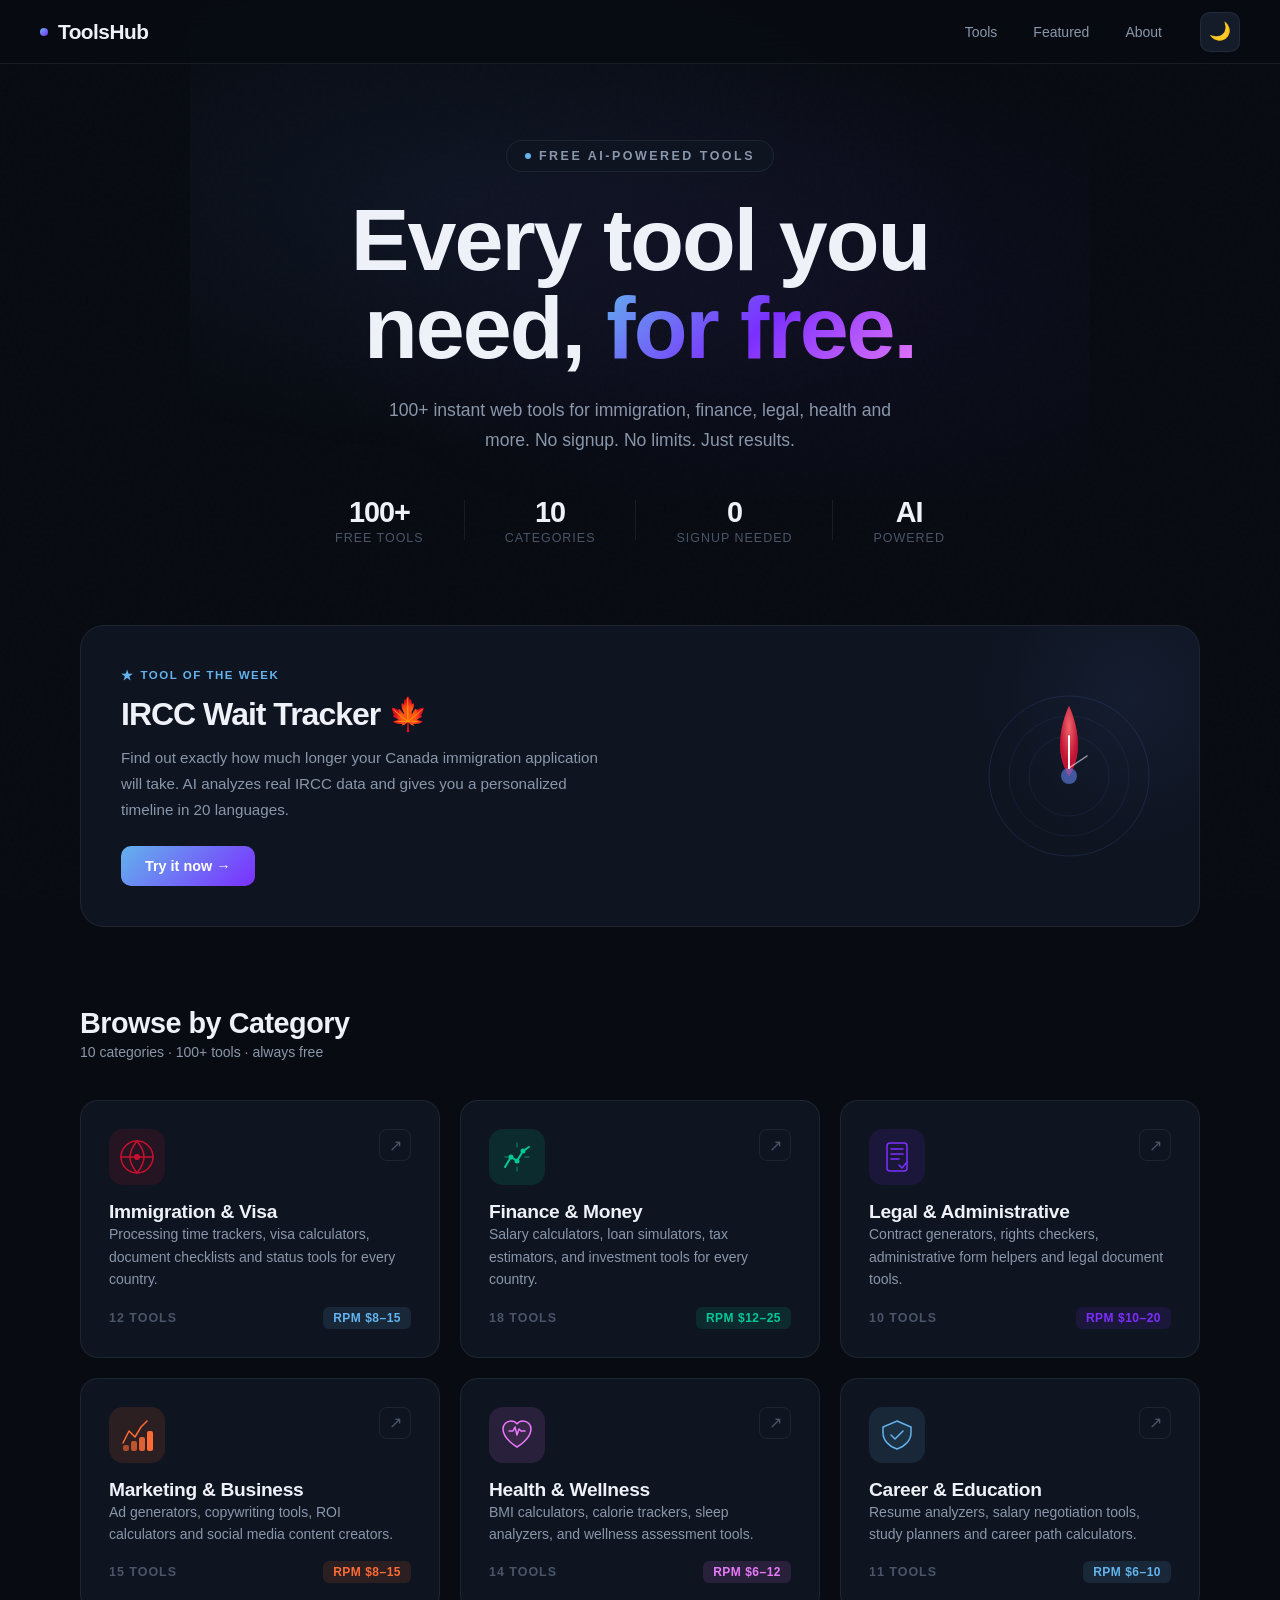
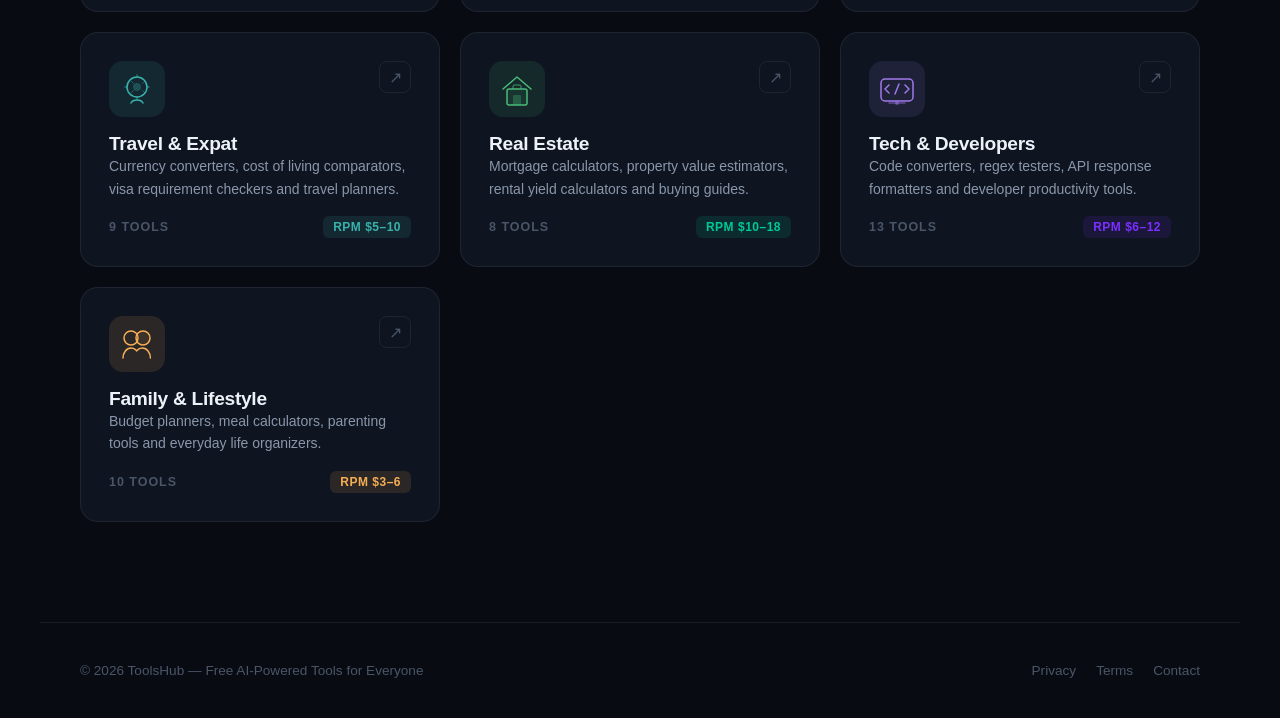
==== index.html @ 69b7e14f "Add homepage" ====
<!DOCTYPE html>
<html lang="en" data-theme="dark">
<head>
<meta charset="UTF-8">
<meta name="viewport" content="width=device-width, initial-scale=1.0">
<title>ToolsHub — 100+ Free AI-Powered Web Tools</title>
<meta name="description" content="Free online tools for immigration, finance, legal, marketing, health and more. AI-powered, instant results, no signup required.">
<meta property="og:title" content="ToolsHub — 100+ Free AI-Powered Web Tools">
<meta property="og:description" content="Free online tools for everyone. Immigration trackers, finance calculators, legal guides and more.">
<link rel="preconnect" href="https://api.fontshare.com">
<link href="https://api.fontshare.com/v2/css?f[]=clash-display@400,500,600,700&f[]=satoshi@400,500,700&display=swap" rel="stylesheet">
<style>
/* ── TOKENS ── */
:root {
  --radius: 18px;
  --transition: 0.3s cubic-bezier(0.4, 0, 0.2, 1);
}

[data-theme="dark"] {
  --bg: #080c12;
  --bg2: #0e1420;
  --bg3: #141c2a;
  --border: rgba(255,255,255,0.07);
  --border-hover: rgba(255,255,255,0.15);
  --text: #eef2f8;
  --text2: #8a97aa;
  --text3: #4a5568;
  --card-bg: #0e1420;
  --card-hover: #131b29;
  --nav-bg: rgba(8,12,18,0.85);
  --shadow: 0 20px 60px rgba(0,0,0,0.4);
  --glow: rgba(99,179,237,0.15);
}

[data-theme="light"] {
  --bg: #f4f7fb;
  --bg2: #ffffff;
  --bg3: #edf2f7;
  --border: rgba(0,0,0,0.07);
  --border-hover: rgba(0,0,0,0.15);
  --text: #0f172a;
  --text2: #4a5568;
  --text3: #a0aec0;
  --card-bg: #ffffff;
  --card-hover: #f8faff;
  --nav-bg: rgba(244,247,251,0.85);
  --shadow: 0 20px 60px rgba(0,0,0,0.08);
  --glow: rgba(99,130,237,0.08);
}

/* ── RESET ── */
*, *::before, *::after { margin: 0; padding: 0; box-sizing: border-box; }
html { scroll-behavior: smooth; }
body {
  font-family: 'Satoshi', sans-serif;
  background: var(--bg);
  color: var(--text);
  min-height: 100vh;
  overflow-x: hidden;
  transition: background var(--transition), color var(--transition);
}

/* ── NOISE OVERLAY ── */
body::before {
  content: '';
  position: fixed;
  inset: 0;
  background-image: url("data:image/svg+xml,%3Csvg viewBox='0 0 256 256' xmlns='http://www.w3.org/2000/svg'%3E%3Cfilter id='noise'%3E%3CfeTurbulence type='fractalNoise' baseFrequency='0.9' numOctaves='4' stitchTiles='stitch'/%3E%3C/filter%3E%3Crect width='100%25' height='100%25' filter='url(%23noise)' opacity='0.03'/%3E%3C/svg%3E");
  pointer-events: none;
  z-index: 0;
  opacity: 0.4;
}

/* ── NAV ── */
nav {
  position: fixed;
  top: 0; left: 0; right: 0;
  z-index: 100;
  background: var(--nav-bg);
  backdrop-filter: blur(20px);
  -webkit-backdrop-filter: blur(20px);
  border-bottom: 1px solid var(--border);
  padding: 0 40px;
  height: 64px;
  display: flex;
  align-items: center;
  justify-content: space-between;
  transition: background var(--transition);
}

.nav-logo {
  font-family: 'Clash Display', sans-serif;
  font-size: 1.3rem;
  font-weight: 700;
  letter-spacing: -0.5px;
  color: var(--text);
  text-decoration: none;
  display: flex;
  align-items: center;
  gap: 10px;
}

.nav-logo-dot {
  width: 8px;
  height: 8px;
  border-radius: 50%;
  background: linear-gradient(135deg, #63b3ed, #7b2fff);
  flex-shrink: 0;
  animation: pulse-dot 2s ease-in-out infinite;
}

@keyframes pulse-dot {
  0%, 100% { transform: scale(1); opacity: 1; }
  50% { transform: scale(1.3); opacity: 0.7; }
}

.nav-right {
  display: flex;
  align-items: center;
  gap: 24px;
}

.nav-links {
  display: flex;
  align-items: center;
  gap: 8px;
  list-style: none;
}

.nav-links a {
  font-size: 0.875rem;
  font-weight: 500;
  color: var(--text2);
  text-decoration: none;
  padding: 6px 14px;
  border-radius: 8px;
  transition: color var(--transition), background var(--transition);
}

.nav-links a:hover {
  color: var(--text);
  background: var(--bg3);
}

.theme-toggle {
  width: 40px;
  height: 40px;
  border-radius: 10px;
  border: 1px solid var(--border);
  background: var(--bg3);
  cursor: pointer;
  display: flex;
  align-items: center;
  justify-content: center;
  font-size: 1.1rem;
  transition: all var(--transition);
  flex-shrink: 0;
}

.theme-toggle:hover {
  border-color: var(--border-hover);
  transform: rotate(15deg);
}

.hamburger {
  display: none;
  flex-direction: column;
  gap: 5px;
  cursor: pointer;
  padding: 8px;
  border-radius: 8px;
  border: 1px solid var(--border);
  background: var(--bg3);
}

.hamburger span {
  width: 20px;
  height: 2px;
  background: var(--text);
  border-radius: 2px;
  transition: all var(--transition);
}

/* ── MOBILE MENU ── */
.mobile-menu {
  display: none;
  position: fixed;
  top: 64px;
  left: 0; right: 0;
  background: var(--bg2);
  border-bottom: 1px solid var(--border);
  padding: 20px;
  z-index: 99;
  flex-direction: column;
  gap: 8px;
}

.mobile-menu.open { display: flex; }

.mobile-menu a {
  font-size: 1rem;
  font-weight: 500;
  color: var(--text2);
  text-decoration: none;
  padding: 12px 16px;
  border-radius: 10px;
  transition: all var(--transition);
}

.mobile-menu a:hover {
  color: var(--text);
  background: var(--bg3);
}

/* ── HERO ── */
.hero {
  position: relative;
  z-index: 1;
  padding: 140px 40px 80px;
  max-width: 1200px;
  margin: 0 auto;
  text-align: center;
}

.hero-eyebrow {
  display: inline-flex;
  align-items: center;
  gap: 8px;
  font-size: 0.78rem;
  font-weight: 700;
  letter-spacing: 2.5px;
  text-transform: uppercase;
  color: var(--text2);
  margin-bottom: 24px;
  padding: 8px 18px;
  border: 1px solid var(--border);
  border-radius: 50px;
  background: var(--bg2);
}

.hero-eyebrow::before {
  content: '';
  width: 6px;
  height: 6px;
  border-radius: 50%;
  background: #63b3ed;
}

.hero h1 {
  font-family: 'Clash Display', sans-serif;
  font-size: clamp(2.8rem, 7vw, 5.5rem);
  font-weight: 700;
  line-height: 1.0;
  letter-spacing: -2px;
  margin-bottom: 24px;
  color: var(--text);
}

.hero h1 em {
  font-style: normal;
  background: linear-gradient(135deg, #63b3ed 0%, #7b2fff 50%, #e879f9 100%);
  -webkit-background-clip: text;
  -webkit-text-fill-color: transparent;
  background-clip: text;
}

.hero-sub {
  font-size: 1.1rem;
  color: var(--text2);
  max-width: 520px;
  margin: 0 auto 40px;
  line-height: 1.7;
}

.hero-stats {
  display: flex;
  align-items: center;
  justify-content: center;
  gap: 40px;
  flex-wrap: wrap;
}

.stat {
  text-align: center;
}

.stat-num {
  font-family: 'Clash Display', sans-serif;
  font-size: 1.8rem;
  font-weight: 700;
  color: var(--text);
  letter-spacing: -1px;
}

.stat-lbl {
  font-size: 0.78rem;
  color: var(--text3);
  text-transform: uppercase;
  letter-spacing: 1px;
  margin-top: 2px;
}

.stat-divider {
  width: 1px;
  height: 40px;
  background: var(--border);
}

/* ── MESH BACKGROUND ── */
.hero-mesh {
  position: absolute;
  top: 0; left: 50%;
  transform: translateX(-50%);
  width: 900px;
  height: 500px;
  background: radial-gradient(ellipse at 30% 40%, rgba(99,130,237,0.08) 0%, transparent 60%),
              radial-gradient(ellipse at 70% 60%, rgba(123,47,255,0.06) 0%, transparent 60%);
  pointer-events: none;
  z-index: -1;
}

/* ── SECTION ── */
.section {
  position: relative;
  z-index: 1;
  max-width: 1200px;
  margin: 0 auto;
  padding: 0 40px 100px;
}

.section-header {
  display: flex;
  align-items: flex-end;
  justify-content: space-between;
  margin-bottom: 40px;
  flex-wrap: wrap;
  gap: 16px;
}

.section-title {
  font-family: 'Clash Display', sans-serif;
  font-size: 1.8rem;
  font-weight: 600;
  letter-spacing: -0.5px;
  color: var(--text);
}

.section-sub {
  font-size: 0.875rem;
  color: var(--text2);
  margin-top: 4px;
}

/* ── CATEGORY GRID ── */
.categories-grid {
  display: grid;
  grid-template-columns: repeat(auto-fill, minmax(320px, 1fr));
  gap: 20px;
}

/* ── CATEGORY CARD ── */
.cat-card {
  position: relative;
  background: var(--card-bg);
  border: 1px solid var(--border);
  border-radius: var(--radius);
  padding: 28px;
  text-decoration: none;
  display: flex;
  flex-direction: column;
  gap: 16px;
  transition: all var(--transition);
  overflow: hidden;
  cursor: pointer;
  group: true;
}

.cat-card::before {
  content: '';
  position: absolute;
  inset: 0;
  opacity: 0;
  transition: opacity var(--transition);
  border-radius: var(--radius);
}

.cat-card:hover {
  background: var(--card-hover);
  border-color: var(--border-hover);
  transform: translateY(-3px);
  box-shadow: var(--shadow);
}

.cat-card:hover::before { opacity: 1; }

/* Card accent glow on hover */
.cat-card:hover .cat-icon-wrap {
  transform: scale(1.05);
}

.cat-card-top {
  display: flex;
  align-items: flex-start;
  justify-content: space-between;
}

.cat-icon-wrap {
  width: 56px;
  height: 56px;
  border-radius: 14px;
  display: flex;
  align-items: center;
  justify-content: center;
  transition: transform var(--transition);
  flex-shrink: 0;
}

.cat-arrow {
  width: 32px;
  height: 32px;
  border-radius: 8px;
  border: 1px solid var(--border);
  display: flex;
  align-items: center;
  justify-content: center;
  color: var(--text3);
  transition: all var(--transition);
  font-size: 1rem;
}

.cat-card:hover .cat-arrow {
  border-color: var(--border-hover);
  color: var(--text);
  transform: translate(2px, -2px);
}

.cat-name {
  font-family: 'Clash Display', sans-serif;
  font-size: 1.2rem;
  font-weight: 600;
  color: var(--text);
  letter-spacing: -0.3px;
}

.cat-desc {
  font-size: 0.875rem;
  color: var(--text2);
  line-height: 1.6;
  flex: 1;
}

.cat-footer {
  display: flex;
  align-items: center;
  justify-content: space-between;
}

.cat-count {
  font-size: 0.78rem;
  font-weight: 600;
  color: var(--text3);
  text-transform: uppercase;
  letter-spacing: 1px;
}

.cat-rpm {
  font-size: 0.75rem;
  font-weight: 700;
  padding: 4px 10px;
  border-radius: 6px;
  letter-spacing: 0.5px;
}

/* ── FEATURED TOOL ── */
.featured-section {
  position: relative;
  z-index: 1;
  max-width: 1200px;
  margin: 0 auto;
  padding: 0 40px 80px;
}

.featured-card {
  background: var(--card-bg);
  border: 1px solid var(--border);
  border-radius: 24px;
  padding: 40px;
  display: grid;
  grid-template-columns: 1fr auto;
  gap: 40px;
  align-items: center;
  position: relative;
  overflow: hidden;
}

.featured-card::before {
  content: '';
  position: absolute;
  top: -80px; right: -80px;
  width: 300px;
  height: 300px;
  background: radial-gradient(circle, rgba(99,130,237,0.08), transparent 70%);
  pointer-events: none;
}

.featured-badge {
  display: inline-flex;
  align-items: center;
  gap: 6px;
  font-size: 0.72rem;
  font-weight: 700;
  letter-spacing: 1.5px;
  text-transform: uppercase;
  color: #63b3ed;
  margin-bottom: 12px;
}

.featured-badge::before {
  content: '★';
  font-size: 0.8rem;
}

.featured-title {
  font-family: 'Clash Display', sans-serif;
  font-size: 2rem;
  font-weight: 700;
  letter-spacing: -1px;
  margin-bottom: 12px;
  color: var(--text);
}

.featured-desc {
  font-size: 0.95rem;
  color: var(--text2);
  line-height: 1.7;
  max-width: 500px;
  margin-bottom: 24px;
}

.featured-btn {
  display: inline-flex;
  align-items: center;
  gap: 8px;
  padding: 12px 24px;
  background: linear-gradient(135deg, #63b3ed, #7b2fff);
  border-radius: 10px;
  color: white;
  font-size: 0.9rem;
  font-weight: 700;
  text-decoration: none;
  transition: all var(--transition);
  border: none;
  cursor: pointer;
}

.featured-btn:hover {
  transform: translateY(-2px);
  box-shadow: 0 8px 25px rgba(99,130,237,0.35);
}

.featured-visual {
  width: 180px;
  height: 180px;
  flex-shrink: 0;
}

/* ── FOOTER ── */
footer {
  position: relative;
  z-index: 1;
  border-top: 1px solid var(--border);
  padding: 40px;
  display: flex;
  align-items: center;
  justify-content: space-between;
  flex-wrap: wrap;
  gap: 16px;
  max-width: 1200px;
  margin: 0 auto;
}

.footer-copy {
  font-size: 0.85rem;
  color: var(--text3);
}

.footer-links {
  display: flex;
  gap: 20px;
}

.footer-links a {
  font-size: 0.85rem;
  color: var(--text3);
  text-decoration: none;
  transition: color var(--transition);
}

.footer-links a:hover { color: var(--text2); }

/* ── ANIMATIONS ── */
@keyframes fadeUp {
  from { opacity: 0; transform: translateY(24px); }
  to { opacity: 1; transform: translateY(0); }
}

.hero { animation: fadeUp 0.7s ease forwards; }

.cat-card {
  opacity: 0;
  animation: fadeUp 0.5s ease forwards;
}

.cat-card:nth-child(1) { animation-delay: 0.05s; }
.cat-card:nth-child(2) { animation-delay: 0.10s; }
.cat-card:nth-child(3) { animation-delay: 0.15s; }
.cat-card:nth-child(4) { animation-delay: 0.20s; }
.cat-card:nth-child(5) { animation-delay: 0.25s; }
.cat-card:nth-child(6) { animation-delay: 0.30s; }
.cat-card:nth-child(7) { animation-delay: 0.35s; }
.cat-card:nth-child(8) { animation-delay: 0.40s; }
.cat-card:nth-child(9) { animation-delay: 0.45s; }
.cat-card:nth-child(10) { animation-delay: 0.50s; }

/* ── RESPONSIVE ── */
@media (max-width: 768px) {
  nav { padding: 0 20px; }
  .nav-links { display: none; }
  .hamburger { display: flex; }
  .hero { padding: 110px 20px 60px; }
  .hero h1 { letter-spacing: -1px; }
  .section, .featured-section { padding-left: 20px; padding-right: 20px; }
  .categories-grid { grid-template-columns: 1fr; }
  .featured-card { grid-template-columns: 1fr; }
  .featured-visual { display: none; }
  .hero-stats { gap: 20px; }
  .stat-divider { display: none; }
  footer { padding: 30px 20px; }
}

@media (max-width: 480px) {
  .hero h1 { font-size: 2.4rem; }
  .cat-card { padding: 22px; }
}
</style>
</head>
<body>

<!-- ── NAV ── -->
<nav>
  <a href="/" class="nav-logo">
    <span class="nav-logo-dot"></span>
    ToolsHub
  </a>
  <div class="nav-right">
    <ul class="nav-links">
      <li><a href="#categories">Tools</a></li>
      <li><a href="#featured">Featured</a></li>
      <li><a href="#about">About</a></li>
    </ul>
    <button class="theme-toggle" onclick="toggleTheme()" title="Toggle theme">🌙</button>
    <div class="hamburger" onclick="toggleMenu()">
      <span></span><span></span><span></span>
    </div>
  </div>
</nav>

<!-- ── MOBILE MENU ── -->
<div class="mobile-menu" id="mobileMenu">
  <a href="#categories" onclick="toggleMenu()">Tools</a>
  <a href="#featured" onclick="toggleMenu()">Featured</a>
  <a href="#about" onclick="toggleMenu()">About</a>
</div>

<!-- ── HERO ── -->
<section class="hero">
  <div class="hero-mesh"></div>
  <div class="hero-eyebrow">Free AI-Powered Tools</div>
  <h1>Every tool you<br>need, <em>for free.</em></h1>
  <p class="hero-sub">100+ instant web tools for immigration, finance, legal, health and more. No signup. No limits. Just results.</p>
  <div class="hero-stats">
    <div class="stat">
      <div class="stat-num">100+</div>
      <div class="stat-lbl">Free Tools</div>
    </div>
    <div class="stat-divider"></div>
    <div class="stat">
      <div class="stat-num">10</div>
      <div class="stat-lbl">Categories</div>
    </div>
    <div class="stat-divider"></div>
    <div class="stat">
      <div class="stat-num">0</div>
      <div class="stat-lbl">Signup needed</div>
    </div>
    <div class="stat-divider"></div>
    <div class="stat">
      <div class="stat-num">AI</div>
      <div class="stat-lbl">Powered</div>
    </div>
  </div>
</section>

<!-- ── FEATURED ── -->
<section class="featured-section" id="featured">
  <div class="featured-card">
    <div>
      <div class="featured-badge">Tool of the week</div>
      <h2 class="featured-title">IRCC Wait Tracker 🍁</h2>
      <p class="featured-desc">Find out exactly how much longer your Canada immigration application will take. AI analyzes real IRCC data and gives you a personalized timeline in 20 languages.</p>
      <a href="/tools/immigration/ircc-tracker/index.html" class="featured-btn">
        Try it now →
      </a>
    </div>
    <div class="featured-visual">
      <svg viewBox="0 0 180 180" fill="none" xmlns="http://www.w3.org/2000/svg">
        <circle cx="90" cy="90" r="80" stroke="rgba(99,130,237,0.15)" stroke-width="1"/>
        <circle cx="90" cy="90" r="60" stroke="rgba(99,130,237,0.1)" stroke-width="1"/>
        <circle cx="90" cy="90" r="40" stroke="rgba(99,130,237,0.1)" stroke-width="1"/>
        <path d="M90 20 C90 20 110 60 90 90 C70 60 90 20 90 20Z" fill="rgba(200,16,46,0.8)"/>
        <path d="M90 20 C90 20 110 60 90 90 C70 60 90 20 90 20Z" fill="url(#maple)" opacity="0.9"/>
        <circle cx="90" cy="90" r="8" fill="rgba(99,130,237,0.6)"/>
        <line x1="90" y1="82" x2="90" y2="50" stroke="white" stroke-width="2" stroke-linecap="round"/>
        <line x1="90" y1="82" x2="108" y2="70" stroke="rgba(255,255,255,0.6)" stroke-width="1.5" stroke-linecap="round"/>
        <defs>
          <radialGradient id="maple" cx="50%" cy="30%">
            <stop offset="0%" stop-color="#ff6b6b"/>
            <stop offset="100%" stop-color="#c8102e"/>
          </radialGradient>
        </defs>
      </svg>
    </div>
  </div>
</section>

<!-- ── CATEGORIES ── -->
<section class="section" id="categories">
  <div class="section-header">
    <div>
      <h2 class="section-title">Browse by Category</h2>
      <p class="section-sub">10 categories · 100+ tools · always free</p>
    </div>
  </div>

  <div class="categories-grid" id="categoriesGrid"></div>
</section>

<!-- ── FOOTER ── -->
<footer id="about">
  <div class="footer-copy">© 2026 ToolsHub — Free AI-Powered Tools for Everyone</div>
  <div class="footer-links">
    <a href="#">Privacy</a>
    <a href="#">Terms</a>
    <a href="#">Contact</a>
  </div>
</footer>

<script>
// ── CATEGORIES DATA ── 
const CATEGORIES = [
  {
    slug: 'immigration',
    name: 'Immigration & Visa',
    desc: 'Processing time trackers, visa calculators, document checklists and status tools for every country.',
    tools: 12,
    rpm: '$8–15',
    rpmClass: 'rpm-blue',
    color: '#c8102e',
    colorLight: 'rgba(200,16,46,0.12)',
    svg: `<svg viewBox="0 0 56 56" fill="none" xmlns="http://www.w3.org/2000/svg">
      <rect width="56" height="56" rx="14" fill="rgba(200,16,46,0.12)"/>
      <path d="M28 12C19.16 12 12 19.16 12 28C12 36.84 19.16 44 28 44C36.84 44 44 36.84 44 28C44 19.16 36.84 12 28 12Z" stroke="#c8102e" stroke-width="1.5" fill="none"/>
      <path d="M12 28H44M28 12C24 17 21 22 21 28C21 34 24 39 28 44C32 39 35 34 35 28C35 22 32 17 28 12Z" stroke="#c8102e" stroke-width="1.5" fill="none" stroke-linecap="round"/>
      <circle cx="28" cy="28" r="3" fill="#c8102e"/>
    </svg>`
  },
  {
    slug: 'finance',
    name: 'Finance & Money',
    desc: 'Salary calculators, loan simulators, tax estimators, and investment tools for every country.',
    tools: 18,
    rpm: '$12–25',
    rpmClass: 'rpm-green',
    color: '#00c896',
    colorLight: 'rgba(0,200,150,0.12)',
    svg: `<svg viewBox="0 0 56 56" fill="none" xmlns="http://www.w3.org/2000/svg">
      <rect width="56" height="56" rx="14" fill="rgba(0,200,150,0.12)"/>
      <path d="M16 38L22 28L28 32L34 22L40 18" stroke="#00c896" stroke-width="2" stroke-linecap="round" stroke-linejoin="round"/>
      <circle cx="22" cy="28" r="2.5" fill="#00c896"/>
      <circle cx="28" cy="32" r="2.5" fill="#00c896"/>
      <circle cx="34" cy="22" r="2.5" fill="#00c896"/>
      <path d="M28 14V18M28 38V42M20 28H16M40 28H36" stroke="rgba(0,200,150,0.4)" stroke-width="1.5" stroke-linecap="round"/>
    </svg>`
  },
  {
    slug: 'legal',
    name: 'Legal & Administrative',
    desc: 'Contract generators, rights checkers, administrative form helpers and legal document tools.',
    tools: 10,
    rpm: '$10–20',
    rpmClass: 'rpm-purple',
    color: '#7b2fff',
    colorLight: 'rgba(123,47,255,0.12)',
    svg: `<svg viewBox="0 0 56 56" fill="none" xmlns="http://www.w3.org/2000/svg">
      <rect width="56" height="56" rx="14" fill="rgba(123,47,255,0.12)"/>
      <rect x="18" y="14" width="20" height="28" rx="3" stroke="#7b2fff" stroke-width="1.5" fill="none"/>
      <path d="M22 20H34M22 25H34M22 30H30" stroke="#7b2fff" stroke-width="1.5" stroke-linecap="round"/>
      <path d="M30 36L33 39L38 33" stroke="#7b2fff" stroke-width="1.5" stroke-linecap="round" stroke-linejoin="round"/>
    </svg>`
  },
  {
    slug: 'marketing',
    name: 'Marketing & Business',
    desc: 'Ad generators, copywriting tools, ROI calculators and social media content creators.',
    tools: 15,
    rpm: '$8–15',
    rpmClass: 'rpm-orange',
    color: '#ff6b35',
    colorLight: 'rgba(255,107,53,0.12)',
    svg: `<svg viewBox="0 0 56 56" fill="none" xmlns="http://www.w3.org/2000/svg">
      <rect width="56" height="56" rx="14" fill="rgba(255,107,53,0.12)"/>
      <path d="M14 36L20 24L26 30L32 20L38 14" stroke="#ff6b35" stroke-width="1.5" stroke-linecap="round" stroke-linejoin="round"/>
      <rect x="14" y="38" width="6" height="6" rx="2" fill="#ff6b35" opacity="0.6"/>
      <rect x="22" y="34" width="6" height="10" rx="2" fill="#ff6b35" opacity="0.7"/>
      <rect x="30" y="30" width="6" height="14" rx="2" fill="#ff6b35" opacity="0.85"/>
      <rect x="38" y="24" width="6" height="20" rx="2" fill="#ff6b35"/>
    </svg>`
  },
  {
    slug: 'health',
    name: 'Health & Wellness',
    desc: 'BMI calculators, calorie trackers, sleep analyzers, and wellness assessment tools.',
    tools: 14,
    rpm: '$6–12',
    rpmClass: 'rpm-pink',
    color: '#e879f9',
    colorLight: 'rgba(232,121,249,0.12)',
    svg: `<svg viewBox="0 0 56 56" fill="none" xmlns="http://www.w3.org/2000/svg">
      <rect width="56" height="56" rx="14" fill="rgba(232,121,249,0.12)"/>
      <path d="M28 40C28 40 14 32 14 22C14 17.58 17.58 14 22 14C24.42 14 26.6 15.06 28 16.76C29.4 15.06 31.58 14 34 14C38.42 14 42 17.58 42 22C42 32 28 40 28 40Z" stroke="#e879f9" stroke-width="1.5" fill="rgba(232,121,249,0.08)"/>
      <path d="M20 24H24L26 20L28 28L30 22L32 24H36" stroke="#e879f9" stroke-width="1.5" stroke-linecap="round" stroke-linejoin="round"/>
    </svg>`
  },
  {
    slug: 'career',
    name: 'Career & Education',
    desc: 'Resume analyzers, salary negotiation tools, study planners and career path calculators.',
    tools: 11,
    rpm: '$6–10',
    rpmClass: 'rpm-blue',
    color: '#63b3ed',
    colorLight: 'rgba(99,179,237,0.12)',
    svg: `<svg viewBox="0 0 56 56" fill="none" xmlns="http://www.w3.org/2000/svg">
      <rect width="56" height="56" rx="14" fill="rgba(99,179,237,0.12)"/>
      <path d="M28 14L42 20V26C42 33.18 35.84 39.74 28 42C20.16 39.74 14 33.18 14 26V20L28 14Z" stroke="#63b3ed" stroke-width="1.5" fill="rgba(99,179,237,0.06)"/>
      <path d="M22 28L26 32L34 24" stroke="#63b3ed" stroke-width="1.5" stroke-linecap="round" stroke-linejoin="round"/>
    </svg>`
  },
  {
    slug: 'travel',
    name: 'Travel & Expat',
    desc: 'Currency converters, cost of living comparators, visa requirement checkers and travel planners.',
    tools: 9,
    rpm: '$5–10',
    rpmClass: 'rpm-teal',
    color: '#38b2ac',
    colorLight: 'rgba(56,178,172,0.12)',
    svg: `<svg viewBox="0 0 56 56" fill="none" xmlns="http://www.w3.org/2000/svg">
      <rect width="56" height="56" rx="14" fill="rgba(56,178,172,0.12)"/>
      <circle cx="28" cy="26" r="10" stroke="#38b2ac" stroke-width="1.5" fill="none"/>
      <path d="M28 16V14M28 38V36M18 26H16M40 26H38" stroke="rgba(56,178,172,0.5)" stroke-width="1.5" stroke-linecap="round"/>
      <path d="M22 20L24.5 22.5M33.5 29.5L36 32M22 32L24.5 29.5M33.5 22.5L36 20" stroke="rgba(56,178,172,0.4)" stroke-width="1" stroke-linecap="round"/>
      <circle cx="28" cy="26" r="4" fill="rgba(56,178,172,0.3)"/>
      <path d="M22 42C24 38 32 38 34 42" stroke="#38b2ac" stroke-width="1.5" stroke-linecap="round" fill="none"/>
    </svg>`
  },
  {
    slug: 'realestate',
    name: 'Real Estate',
    desc: 'Mortgage calculators, property value estimators, rental yield calculators and buying guides.',
    tools: 8,
    rpm: '$10–18',
    rpmClass: 'rpm-green',
    color: '#48bb78',
    colorLight: 'rgba(72,187,120,0.12)',
    svg: `<svg viewBox="0 0 56 56" fill="none" xmlns="http://www.w3.org/2000/svg">
      <rect width="56" height="56" rx="14" fill="rgba(72,187,120,0.12)"/>
      <path d="M14 28L28 16L42 28" stroke="#48bb78" stroke-width="1.5" stroke-linecap="round" stroke-linejoin="round"/>
      <rect x="18" y="28" width="20" height="16" rx="2" stroke="#48bb78" stroke-width="1.5" fill="rgba(72,187,120,0.08)"/>
      <rect x="24" y="34" width="8" height="10" rx="1" fill="rgba(72,187,120,0.3)"/>
      <path d="M24 28V26C24 24.9 24.9 24 26 24H30C31.1 24 32 24.9 32 26V28" stroke="rgba(72,187,120,0.5)" stroke-width="1.5"/>
    </svg>`
  },
  {
    slug: 'tech',
    name: 'Tech & Developers',
    desc: 'Code converters, regex testers, API response formatters and developer productivity tools.',
    tools: 13,
    rpm: '$6–12',
    rpmClass: 'rpm-purple',
    color: '#9f7aea',
    colorLight: 'rgba(159,122,234,0.12)',
    svg: `<svg viewBox="0 0 56 56" fill="none" xmlns="http://www.w3.org/2000/svg">
      <rect width="56" height="56" rx="14" fill="rgba(159,122,234,0.12)"/>
      <rect x="12" y="18" width="32" height="22" rx="4" stroke="#9f7aea" stroke-width="1.5" fill="none"/>
      <path d="M20 24L16 28L20 32M36 24L40 28L36 32M26 33L30 23" stroke="#9f7aea" stroke-width="1.5" stroke-linecap="round" stroke-linejoin="round"/>
      <path d="M20 42H36" stroke="rgba(159,122,234,0.5)" stroke-width="1.5" stroke-linecap="round"/>
      <circle cx="28" cy="42" r="2" fill="rgba(159,122,234,0.5)"/>
    </svg>`
  },
  {
    slug: 'lifestyle',
    name: 'Family & Lifestyle',
    desc: 'Budget planners, meal calculators, parenting tools and everyday life organizers.',
    tools: 10,
    rpm: '$3–6',
    rpmClass: 'rpm-yellow',
    color: '#f6ad55',
    colorLight: 'rgba(246,173,85,0.12)',
    svg: `<svg viewBox="0 0 56 56" fill="none" xmlns="http://www.w3.org/2000/svg">
      <rect width="56" height="56" rx="14" fill="rgba(246,173,85,0.12)"/>
      <circle cx="22" cy="22" r="7" stroke="#f6ad55" stroke-width="1.5" fill="none"/>
      <circle cx="34" cy="22" r="7" stroke="#f6ad55" stroke-width="1.5" fill="rgba(246,173,85,0.08)"/>
      <path d="M14 42C14 36.48 17.58 32 22 32C24.22 32 26.24 33.04 27.7 34.76C29.16 33.04 31.18 32 33.4 32C37.82 32 41.4 36.48 41.4 42" stroke="#f6ad55" stroke-width="1.5" stroke-linecap="round" fill="none"/>
    </svg>`
  }
];

// ── RPM BADGE COLORS ──
const RPM_COLORS = {
  'rpm-green': { bg: 'rgba(0,200,150,0.12)', text: '#00c896' },
  'rpm-blue': { bg: 'rgba(99,179,237,0.12)', text: '#63b3ed' },
  'rpm-purple': { bg: 'rgba(123,47,255,0.12)', text: '#7b2fff' },
  'rpm-orange': { bg: 'rgba(255,107,53,0.12)', text: '#ff6b35' },
  'rpm-pink': { bg: 'rgba(232,121,249,0.12)', text: '#e879f9' },
  'rpm-teal': { bg: 'rgba(56,178,172,0.12)', text: '#38b2ac' },
  'rpm-yellow': { bg: 'rgba(246,173,85,0.12)', text: '#f6ad55' },
};

// ── RENDER CATEGORIES ──
function renderCategories() {
  const grid = document.getElementById('categoriesGrid');
  grid.innerHTML = '';

  CATEGORIES.forEach(cat => {
    const rpm = RPM_COLORS[cat.rpmClass] || RPM_COLORS['rpm-blue'];
    const card = document.createElement('a');
    card.className = 'cat-card';
    card.href = `/tools/${cat.slug}/`;
    card.style.setProperty('--card-accent', cat.color);
    card.innerHTML = `
      <div class="cat-card-top">
        <div class="cat-icon-wrap">${cat.svg}</div>
        <div class="cat-arrow">↗</div>
      </div>
      <div>
        <div class="cat-name">${cat.name}</div>
        <div class="cat-desc">${cat.desc}</div>
      </div>
      <div class="cat-footer">
        <div class="cat-count">${cat.tools} tools</div>
        <div class="cat-rpm" style="background:${rpm.bg};color:${rpm.text}">RPM ${cat.rpm}</div>
      </div>
    `;
    grid.appendChild(card);
  });
}

// ── THEME ──
function toggleTheme() {
  const html = document.documentElement;
  const isDark = html.getAttribute('data-theme') === 'dark';
  html.setAttribute('data-theme', isDark ? 'light' : 'dark');
  document.querySelector('.theme-toggle').textContent = isDark ? '🌙' : '☀️';
  localStorage.setItem('theme', isDark ? 'light' : 'dark');
}

function initTheme() {
  const saved = localStorage.getItem('theme') || 'dark';
  document.documentElement.setAttribute('data-theme', saved);
  document.querySelector('.theme-toggle').textContent = saved === 'dark' ? '🌙' : '☀️';
}

// ── MOBILE MENU ──
function toggleMenu() {
  document.getElementById('mobileMenu').classList.toggle('open');
}

// ── INIT ──
initTheme();
renderCategories();
</script>
</body>
</html>
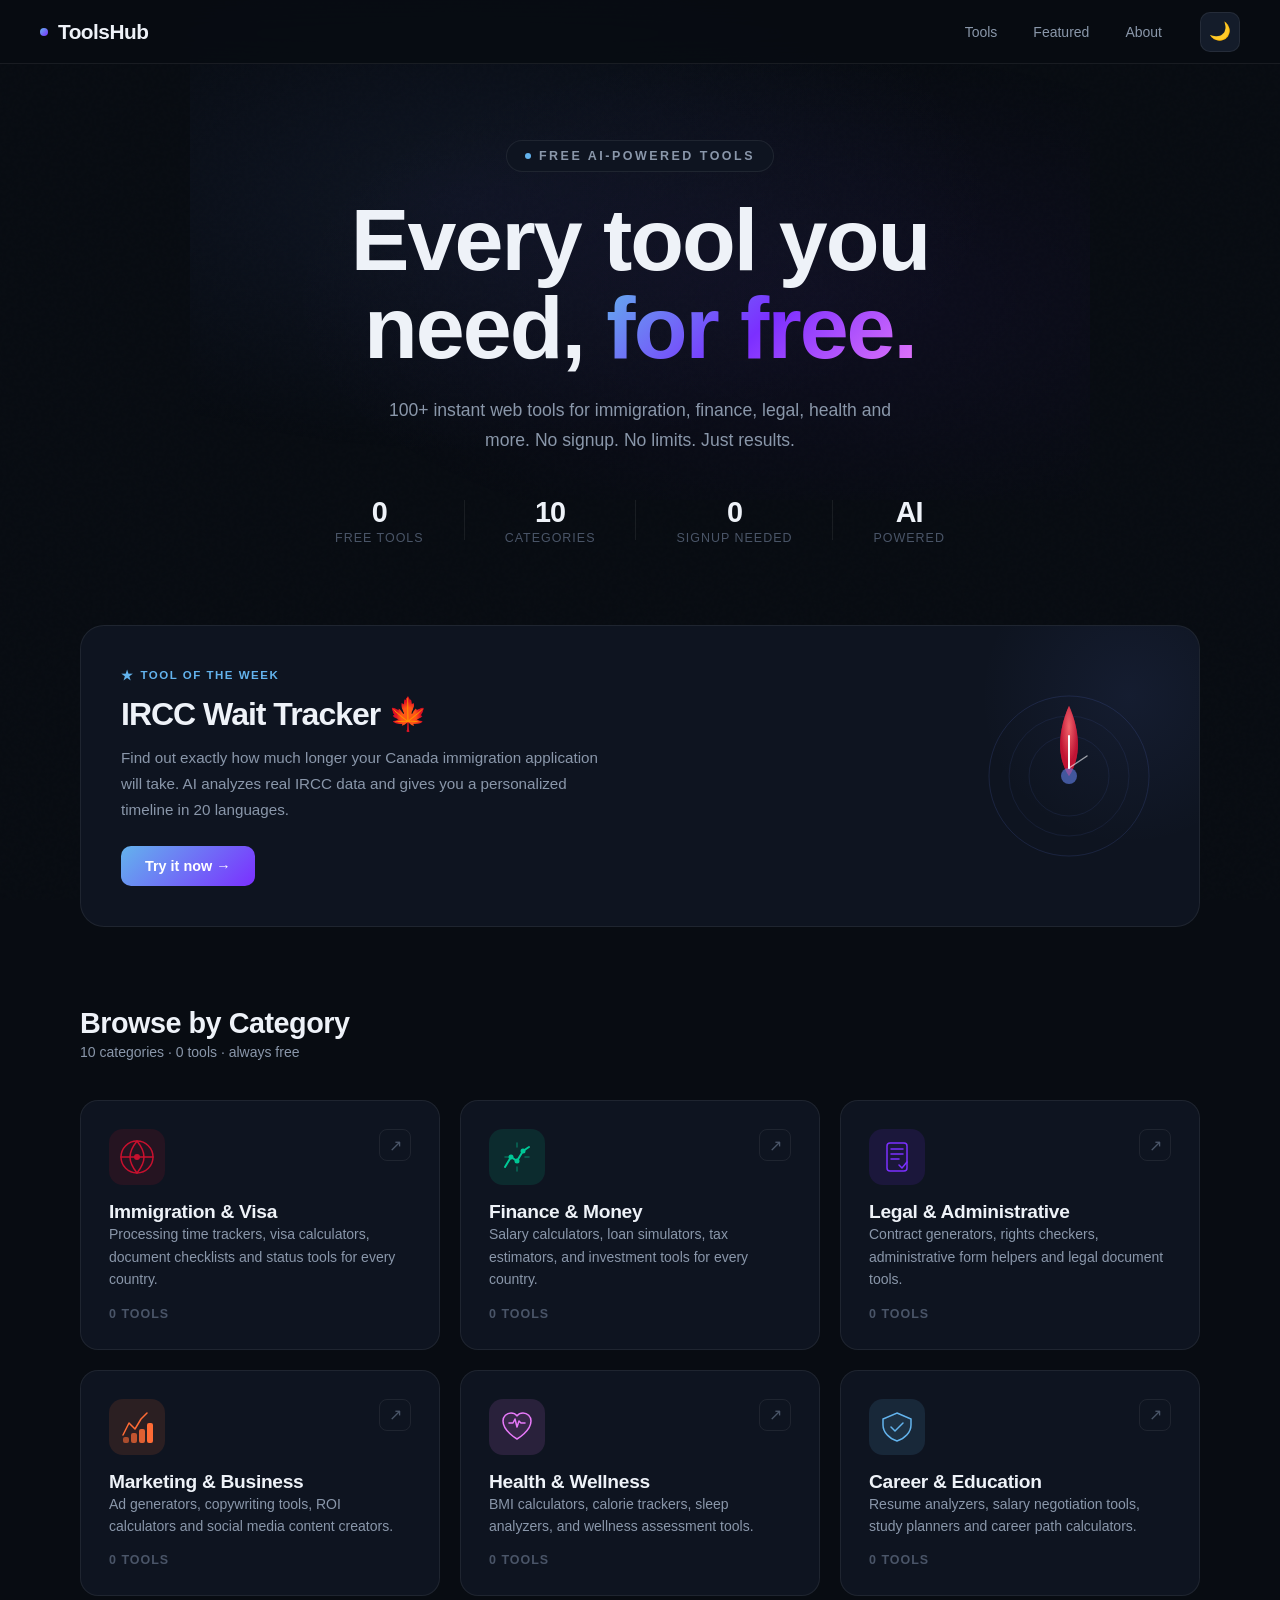
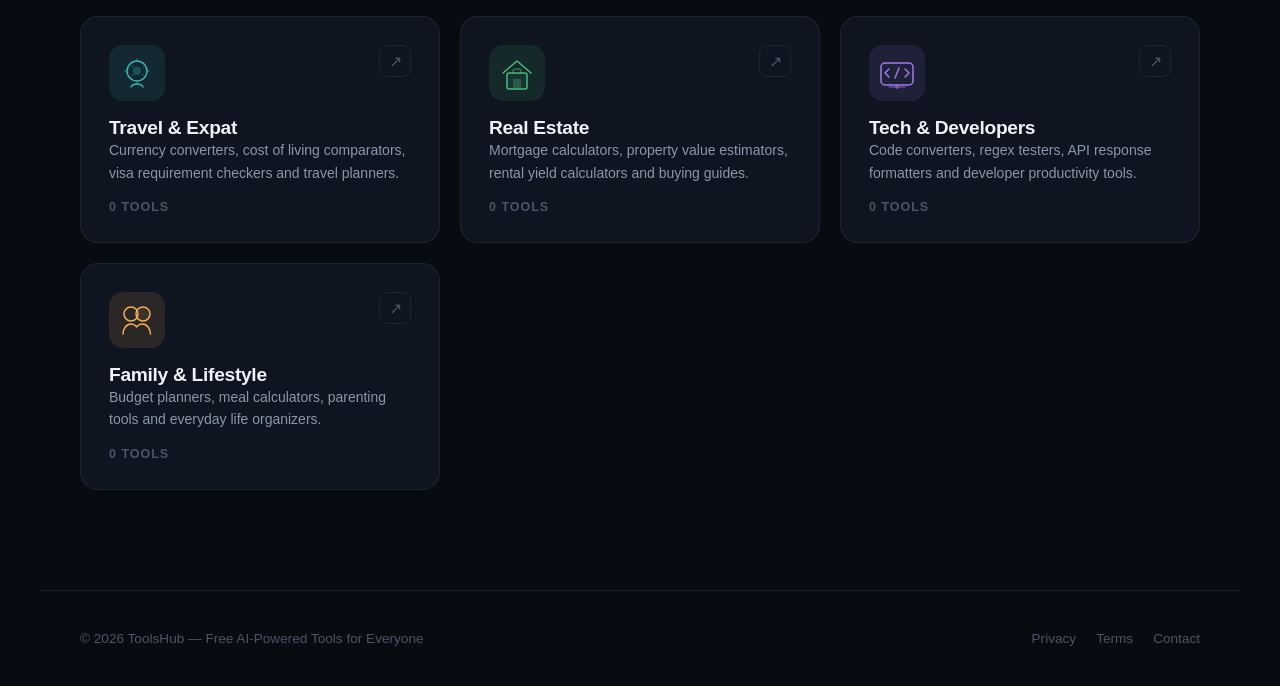
==== commit f9178fd4: "Update index.html" ====
--- a/index.html
+++ b/index.html
@@ -3,9 +3,9 @@
 <head>
 <meta charset="UTF-8">
 <meta name="viewport" content="width=device-width, initial-scale=1.0">
-<title>ToolsHub — 100+ Free AI-Powered Web Tools</title>
+<title>ToolsHub — Free AI-Powered Web Tools</title>
 <meta name="description" content="Free online tools for immigration, finance, legal, marketing, health and more. AI-powered, instant results, no signup required.">
-<meta property="og:title" content="ToolsHub — 100+ Free AI-Powered Web Tools">
+<meta property="og:title" content="ToolsHub — Free AI-Powered Web Tools">
 <meta property="og:description" content="Free online tools for everyone. Immigration trackers, finance calculators, legal guides and more.">
 <link rel="preconnect" href="https://api.fontshare.com">
 <link href="https://api.fontshare.com/v2/css?f[]=clash-display@400,500,600,700&f[]=satoshi@400,500,700&display=swap" rel="stylesheet">
@@ -60,7 +60,6 @@
   transition: background var(--transition), color var(--transition);
 }
 
-/* ── NOISE OVERLAY ── */
 body::before {
   content: '';
   position: fixed;
@@ -372,7 +371,6 @@
   transition: all var(--transition);
   overflow: hidden;
   cursor: pointer;
-  group: true;
 }
 
 .cat-card::before {
@@ -393,7 +391,6 @@
 
 .cat-card:hover::before { opacity: 1; }
 
-/* Card accent glow on hover */
 .cat-card:hover .cat-icon-wrap {
   transform: scale(1.05);
 }
@@ -461,14 +458,6 @@
   color: var(--text3);
   text-transform: uppercase;
   letter-spacing: 1px;
-}
-
-.cat-rpm {
-  font-size: 0.75rem;
-  font-weight: 700;
-  padding: 4px 10px;
-  border-radius: 6px;
-  letter-spacing: 0.5px;
 }
 
 /* ── FEATURED TOOL ── */
@@ -646,7 +635,6 @@
 </head>
 <body>
 
-<!-- ── NAV ── -->
 <nav>
   <a href="/" class="nav-logo">
     <span class="nav-logo-dot"></span>
@@ -665,14 +653,12 @@
   </div>
 </nav>
 
-<!-- ── MOBILE MENU ── -->
 <div class="mobile-menu" id="mobileMenu">
   <a href="#categories" onclick="toggleMenu()">Tools</a>
   <a href="#featured" onclick="toggleMenu()">Featured</a>
   <a href="#about" onclick="toggleMenu()">About</a>
 </div>
 
-<!-- ── HERO ── -->
 <section class="hero">
   <div class="hero-mesh"></div>
   <div class="hero-eyebrow">Free AI-Powered Tools</div>
@@ -680,7 +666,7 @@
   <p class="hero-sub">100+ instant web tools for immigration, finance, legal, health and more. No signup. No limits. Just results.</p>
   <div class="hero-stats">
     <div class="stat">
-      <div class="stat-num">100+</div>
+      <div class="stat-num" id="globalToolCount">100+</div>
       <div class="stat-lbl">Free Tools</div>
     </div>
     <div class="stat-divider"></div>
@@ -701,7 +687,6 @@
   </div>
 </section>
 
-<!-- ── FEATURED ── -->
 <section class="featured-section" id="featured">
   <div class="featured-card">
     <div>
@@ -733,21 +718,19 @@
   </div>
 </section>
 
-<!-- ── CATEGORIES ── -->
 <section class="section" id="categories">
   <div class="section-header">
     <div>
       <h2 class="section-title">Browse by Category</h2>
-      <p class="section-sub">10 categories · 100+ tools · always free</p>
+      <p class="section-sub">10 categories · <span id="subSectionToolCount">100+</span> tools · always free</p>
     </div>
   </div>
 
   <div class="categories-grid" id="categoriesGrid"></div>
 </section>
 
-<!-- ── FOOTER ── -->
 <footer id="about">
-  <div class="footer-copy">© 2026 ToolsHub — Free AI-Powered Tools for Everyone</div>
+  <div class="footer-copy">© <span id="year"></span> ToolsHub — Free AI-Powered Tools for Everyone</div>
   <div class="footer-links">
     <a href="#">Privacy</a>
     <a href="#">Terms</a>
@@ -757,197 +740,133 @@
 
 <script>
 // ── CATEGORIES DATA ── 
+// ── CATEGORIES DATA (Initialisées à 0 par défaut pour éviter les faux nombres) ── 
 const CATEGORIES = [
   {
     slug: 'immigration',
     name: 'Immigration & Visa',
     desc: 'Processing time trackers, visa calculators, document checklists and status tools for every country.',
-    tools: 12,
-    rpm: '$8–15',
-    rpmClass: 'rpm-blue',
+    tools: 0,
     color: '#c8102e',
     colorLight: 'rgba(200,16,46,0.12)',
-    svg: `<svg viewBox="0 0 56 56" fill="none" xmlns="http://www.w3.org/2000/svg">
-      <rect width="56" height="56" rx="14" fill="rgba(200,16,46,0.12)"/>
-      <path d="M28 12C19.16 12 12 19.16 12 28C12 36.84 19.16 44 28 44C36.84 44 44 36.84 44 28C44 19.16 36.84 12 28 12Z" stroke="#c8102e" stroke-width="1.5" fill="none"/>
-      <path d="M12 28H44M28 12C24 17 21 22 21 28C21 34 24 39 28 44C32 39 35 34 35 28C35 22 32 17 28 12Z" stroke="#c8102e" stroke-width="1.5" fill="none" stroke-linecap="round"/>
-      <circle cx="28" cy="28" r="3" fill="#c8102e"/>
-    </svg>`
+    svg: `<svg viewBox="0 0 56 56" fill="none" xmlns="http://www.w3.org/2000/svg"><rect width="56" height="56" rx="14" fill="rgba(200,16,46,0.12)"/><path d="M28 12C19.16 12 12 19.16 12 28C12 36.84 19.16 44 28 44C36.84 44 44 36.84 44 28C44 19.16 36.84 12 28 12Z" stroke="#c8102e" stroke-width="1.5" fill="none"/><path d="M12 28H44M28 12C24 17 21 22 21 28C21 34 24 39 28 44C32 39 35 34 35 28C35 22 32 17 28 12Z" stroke="#c8102e" stroke-width="1.5" fill="none" stroke-linecap="round"/><circle cx="28" cy="28" r="3" fill="#c8102e"/></svg>`
   },
   {
     slug: 'finance',
     name: 'Finance & Money',
     desc: 'Salary calculators, loan simulators, tax estimators, and investment tools for every country.',
-    tools: 18,
-    rpm: '$12–25',
-    rpmClass: 'rpm-green',
+    tools: 0,
     color: '#00c896',
     colorLight: 'rgba(0,200,150,0.12)',
-    svg: `<svg viewBox="0 0 56 56" fill="none" xmlns="http://www.w3.org/2000/svg">
-      <rect width="56" height="56" rx="14" fill="rgba(0,200,150,0.12)"/>
-      <path d="M16 38L22 28L28 32L34 22L40 18" stroke="#00c896" stroke-width="2" stroke-linecap="round" stroke-linejoin="round"/>
-      <circle cx="22" cy="28" r="2.5" fill="#00c896"/>
-      <circle cx="28" cy="32" r="2.5" fill="#00c896"/>
-      <circle cx="34" cy="22" r="2.5" fill="#00c896"/>
-      <path d="M28 14V18M28 38V42M20 28H16M40 28H36" stroke="rgba(0,200,150,0.4)" stroke-width="1.5" stroke-linecap="round"/>
-    </svg>`
+    svg: `<svg viewBox="0 0 56 56" fill="none" xmlns="http://www.w3.org/2000/svg"><rect width="56" height="56" rx="14" fill="rgba(0,200,150,0.12)"/><path d="M16 38L22 28L28 32L34 22L40 18" stroke="#00c896" stroke-width="2" stroke-linecap="round" stroke-linejoin="round"/><circle cx="22" cy="28" r="2.5" fill="#00c896"/><circle cx="28" cy="32" r="2.5" fill="#00c896"/><circle cx="34" cy="22" r="2.5" fill="#00c896"/><path d="M28 14V18M28 38V42M20 28H16M40 28H36" stroke="rgba(0,200,150,0.4)" stroke-width="1.5" stroke-linecap="round"/></svg>`
   },
   {
     slug: 'legal',
     name: 'Legal & Administrative',
     desc: 'Contract generators, rights checkers, administrative form helpers and legal document tools.',
-    tools: 10,
-    rpm: '$10–20',
-    rpmClass: 'rpm-purple',
+    tools: 0,
     color: '#7b2fff',
     colorLight: 'rgba(123,47,255,0.12)',
-    svg: `<svg viewBox="0 0 56 56" fill="none" xmlns="http://www.w3.org/2000/svg">
-      <rect width="56" height="56" rx="14" fill="rgba(123,47,255,0.12)"/>
-      <rect x="18" y="14" width="20" height="28" rx="3" stroke="#7b2fff" stroke-width="1.5" fill="none"/>
-      <path d="M22 20H34M22 25H34M22 30H30" stroke="#7b2fff" stroke-width="1.5" stroke-linecap="round"/>
-      <path d="M30 36L33 39L38 33" stroke="#7b2fff" stroke-width="1.5" stroke-linecap="round" stroke-linejoin="round"/>
-    </svg>`
+    svg: `<svg viewBox="0 0 56 56" fill="none" xmlns="http://www.w3.org/2000/svg"><rect width="56" height="56" rx="14" fill="rgba(123,47,255,0.12)"/><rect x="18" y="14" width="20" height="28" rx="3" stroke="#7b2fff" stroke-width="1.5" fill="none"/><path d="M22 20H34M22 25H34M22 30H30" stroke="#7b2fff" stroke-width="1.5" stroke-linecap="round"/><path d="M30 36L33 39L38 33" stroke="#7b2fff" stroke-width="1.5" stroke-linecap="round" stroke-linejoin="round"/></svg>`
   },
   {
     slug: 'marketing',
     name: 'Marketing & Business',
     desc: 'Ad generators, copywriting tools, ROI calculators and social media content creators.',
-    tools: 15,
-    rpm: '$8–15',
-    rpmClass: 'rpm-orange',
+    tools: 0,
     color: '#ff6b35',
     colorLight: 'rgba(255,107,53,0.12)',
-    svg: `<svg viewBox="0 0 56 56" fill="none" xmlns="http://www.w3.org/2000/svg">
-      <rect width="56" height="56" rx="14" fill="rgba(255,107,53,0.12)"/>
-      <path d="M14 36L20 24L26 30L32 20L38 14" stroke="#ff6b35" stroke-width="1.5" stroke-linecap="round" stroke-linejoin="round"/>
-      <rect x="14" y="38" width="6" height="6" rx="2" fill="#ff6b35" opacity="0.6"/>
-      <rect x="22" y="34" width="6" height="10" rx="2" fill="#ff6b35" opacity="0.7"/>
-      <rect x="30" y="30" width="6" height="14" rx="2" fill="#ff6b35" opacity="0.85"/>
-      <rect x="38" y="24" width="6" height="20" rx="2" fill="#ff6b35"/>
-    </svg>`
+    svg: `<svg viewBox="0 0 56 56" fill="none" xmlns="http://www.w3.org/2000/svg"><rect width="56" height="56" rx="14" fill="rgba(255,107,53,0.12)"/><path d="M14 36L20 24L26 30L32 20L38 14" stroke="#ff6b35" stroke-width="1.5" stroke-linecap="round" stroke-linejoin="round"/><rect x="14" y="38" width="6" height="6" rx="2" fill="#ff6b35" opacity="0.6"/><rect x="22" y="34" width="6" height="10" rx="2" fill="#ff6b35" opacity="0.7"/><rect x="30" y="30" width="6" height="14" rx="2" fill="#ff6b35" opacity="0.85"/><rect x="38" y="24" width="6" height="20" rx="2" fill="#ff6b35"/></svg>`
   },
   {
     slug: 'health',
     name: 'Health & Wellness',
     desc: 'BMI calculators, calorie trackers, sleep analyzers, and wellness assessment tools.',
-    tools: 14,
-    rpm: '$6–12',
-    rpmClass: 'rpm-pink',
+    tools: 0,
     color: '#e879f9',
     colorLight: 'rgba(232,121,249,0.12)',
-    svg: `<svg viewBox="0 0 56 56" fill="none" xmlns="http://www.w3.org/2000/svg">
-      <rect width="56" height="56" rx="14" fill="rgba(232,121,249,0.12)"/>
-      <path d="M28 40C28 40 14 32 14 22C14 17.58 17.58 14 22 14C24.42 14 26.6 15.06 28 16.76C29.4 15.06 31.58 14 34 14C38.42 14 42 17.58 42 22C42 32 28 40 28 40Z" stroke="#e879f9" stroke-width="1.5" fill="rgba(232,121,249,0.08)"/>
-      <path d="M20 24H24L26 20L28 28L30 22L32 24H36" stroke="#e879f9" stroke-width="1.5" stroke-linecap="round" stroke-linejoin="round"/>
-    </svg>`
+    svg: `<svg viewBox="0 0 56 56" fill="none" xmlns="http://www.w3.org/2000/svg"><rect width="56" height="56" rx="14" fill="rgba(232,121,249,0.12)"/><path d="M28 40C28 40 14 32 14 22C14 17.58 17.58 14 22 14C24.42 14 26.6 15.06 28 16.76C29.4 15.06 31.58 14 34 14C38.42 14 42 17.58 42 22C42 32 28 40 28 40Z" stroke="#e879f9" stroke-width="1.5" fill="rgba(232,121,249,0.08)"/><path d="M20 24H24L26 20L28 28L30 22L32 24H36" stroke="#e879f9" stroke-width="1.5" stroke-linecap="round" stroke-linejoin="round"/></svg>`
   },
   {
     slug: 'career',
     name: 'Career & Education',
     desc: 'Resume analyzers, salary negotiation tools, study planners and career path calculators.',
-    tools: 11,
-    rpm: '$6–10',
-    rpmClass: 'rpm-blue',
+    tools: 0,
     color: '#63b3ed',
     colorLight: 'rgba(99,179,237,0.12)',
-    svg: `<svg viewBox="0 0 56 56" fill="none" xmlns="http://www.w3.org/2000/svg">
-      <rect width="56" height="56" rx="14" fill="rgba(99,179,237,0.12)"/>
-      <path d="M28 14L42 20V26C42 33.18 35.84 39.74 28 42C20.16 39.74 14 33.18 14 26V20L28 14Z" stroke="#63b3ed" stroke-width="1.5" fill="rgba(99,179,237,0.06)"/>
-      <path d="M22 28L26 32L34 24" stroke="#63b3ed" stroke-width="1.5" stroke-linecap="round" stroke-linejoin="round"/>
-    </svg>`
+    svg: `<svg viewBox="0 0 56 56" fill="none" xmlns="http://www.w3.org/2000/svg"><rect width="56" height="56" rx="14" fill="rgba(99,179,237,0.12)"/><path d="M28 14L42 20V26C42 33.18 35.84 39.74 28 42C20.16 39.74 14 33.18 14 26V20L28 14Z" stroke="#63b3ed" stroke-width="1.5" fill="rgba(99,179,237,0.06)"/><path d="M22 28L26 32L34 24" stroke="#63b3ed" stroke-width="1.5" stroke-linecap="round" stroke-linejoin="round"/></svg>`
   },
   {
     slug: 'travel',
     name: 'Travel & Expat',
     desc: 'Currency converters, cost of living comparators, visa requirement checkers and travel planners.',
-    tools: 9,
-    rpm: '$5–10',
-    rpmClass: 'rpm-teal',
+    tools: 0,
     color: '#38b2ac',
     colorLight: 'rgba(56,178,172,0.12)',
-    svg: `<svg viewBox="0 0 56 56" fill="none" xmlns="http://www.w3.org/2000/svg">
-      <rect width="56" height="56" rx="14" fill="rgba(56,178,172,0.12)"/>
-      <circle cx="28" cy="26" r="10" stroke="#38b2ac" stroke-width="1.5" fill="none"/>
-      <path d="M28 16V14M28 38V36M18 26H16M40 26H38" stroke="rgba(56,178,172,0.5)" stroke-width="1.5" stroke-linecap="round"/>
-      <path d="M22 20L24.5 22.5M33.5 29.5L36 32M22 32L24.5 29.5M33.5 22.5L36 20" stroke="rgba(56,178,172,0.4)" stroke-width="1" stroke-linecap="round"/>
-      <circle cx="28" cy="26" r="4" fill="rgba(56,178,172,0.3)"/>
-      <path d="M22 42C24 38 32 38 34 42" stroke="#38b2ac" stroke-width="1.5" stroke-linecap="round" fill="none"/>
-    </svg>`
+    svg: `<svg viewBox="0 0 56 56" fill="none" xmlns="http://www.w3.org/2000/svg"><rect width="56" height="56" rx="14" fill="rgba(56,178,172,0.12)"/><circle cx="28" cy="26" r="10" stroke="#38b2ac" stroke-width="1.5" fill="none"/><path d="M28 16V14M28 38V36M18 26H16M40 26H38" stroke="rgba(56,178,172,0.5)" stroke-width="1.5" stroke-linecap="round"/><path d="M22 20L24.5 22.5M33.5 29.5L36 32M22 32L24.5 29.5M33.5 22.5L36 20" stroke="rgba(56,178,172,0.4)" stroke-width="1" stroke-linecap="round"/><circle cx="28" cy="26" r="4" fill="rgba(56,178,172,0.3)"/><path d="M22 42C24 38 32 38 34 42" stroke="#38b2ac" stroke-width="1.5" stroke-linecap="round" fill="none"/></svg>`
   },
   {
     slug: 'realestate',
     name: 'Real Estate',
     desc: 'Mortgage calculators, property value estimators, rental yield calculators and buying guides.',
-    tools: 8,
-    rpm: '$10–18',
-    rpmClass: 'rpm-green',
+    tools: 0,
     color: '#48bb78',
     colorLight: 'rgba(72,187,120,0.12)',
-    svg: `<svg viewBox="0 0 56 56" fill="none" xmlns="http://www.w3.org/2000/svg">
-      <rect width="56" height="56" rx="14" fill="rgba(72,187,120,0.12)"/>
-      <path d="M14 28L28 16L42 28" stroke="#48bb78" stroke-width="1.5" stroke-linecap="round" stroke-linejoin="round"/>
-      <rect x="18" y="28" width="20" height="16" rx="2" stroke="#48bb78" stroke-width="1.5" fill="rgba(72,187,120,0.08)"/>
-      <rect x="24" y="34" width="8" height="10" rx="1" fill="rgba(72,187,120,0.3)"/>
-      <path d="M24 28V26C24 24.9 24.9 24 26 24H30C31.1 24 32 24.9 32 26V28" stroke="rgba(72,187,120,0.5)" stroke-width="1.5"/>
-    </svg>`
+    svg: `<svg viewBox="0 0 56 56" fill="none" xmlns="http://www.w3.org/2000/svg"><rect width="56" height="56" rx="14" fill="rgba(72,187,120,0.12)"/><path d="M14 28L28 16L42 28" stroke="#48bb78" stroke-width="1.5" stroke-linecap="round" stroke-linejoin="round"/><rect x="18" y="28" width="20" height="16" rx="2" stroke="#48bb78" stroke-width="1.5" fill="rgba(72,187,120,0.08)"/><rect x="24" y="34" width="8" height="10" rx="1" fill="rgba(72,187,120,0.3)"/><path d="M24 28V26C24 24.9 24.9 24 26 24H30C31.1 24 32 24.9 32 26V28" stroke="rgba(72,187,120,0.5)" stroke-width="1.5"/></svg>`
   },
   {
     slug: 'tech',
     name: 'Tech & Developers',
     desc: 'Code converters, regex testers, API response formatters and developer productivity tools.',
-    tools: 13,
-    rpm: '$6–12',
-    rpmClass: 'rpm-purple',
+    tools: 0,
     color: '#9f7aea',
     colorLight: 'rgba(159,122,234,0.12)',
-    svg: `<svg viewBox="0 0 56 56" fill="none" xmlns="http://www.w3.org/2000/svg">
-      <rect width="56" height="56" rx="14" fill="rgba(159,122,234,0.12)"/>
-      <rect x="12" y="18" width="32" height="22" rx="4" stroke="#9f7aea" stroke-width="1.5" fill="none"/>
-      <path d="M20 24L16 28L20 32M36 24L40 28L36 32M26 33L30 23" stroke="#9f7aea" stroke-width="1.5" stroke-linecap="round" stroke-linejoin="round"/>
-      <path d="M20 42H36" stroke="rgba(159,122,234,0.5)" stroke-width="1.5" stroke-linecap="round"/>
-      <circle cx="28" cy="42" r="2" fill="rgba(159,122,234,0.5)"/>
-    </svg>`
+    svg: `<svg viewBox="0 0 56 56" fill="none" xmlns="http://www.w3.org/2000/svg"><rect width="56" height="56" rx="14" fill="rgba(159,122,234,0.12)"/><rect x="12" y="18" width="32" height="22" rx="4" stroke="#9f7aea" stroke-width="1.5" fill="none"/><path d="M20 24L16 28L20 32M36 24L40 28L36 32M26 33L30 23" stroke="#9f7aea" stroke-width="1.5" stroke-linecap="round" stroke-linejoin="round"/><path d="M20 42H36" stroke="rgba(159,122,234,0.5)" stroke-width="1.5" stroke-linecap="round"/><circle cx="28" cy="42" r="2" fill="rgba(159,122,234,0.5)"/></svg>`
   },
   {
     slug: 'lifestyle',
     name: 'Family & Lifestyle',
     desc: 'Budget planners, meal calculators, parenting tools and everyday life organizers.',
-    tools: 10,
-    rpm: '$3–6',
-    rpmClass: 'rpm-yellow',
+    tools: 0,
     color: '#f6ad55',
     colorLight: 'rgba(246,173,85,0.12)',
-    svg: `<svg viewBox="0 0 56 56" fill="none" xmlns="http://www.w3.org/2000/svg">
-      <rect width="56" height="56" rx="14" fill="rgba(246,173,85,0.12)"/>
-      <circle cx="22" cy="22" r="7" stroke="#f6ad55" stroke-width="1.5" fill="none"/>
-      <circle cx="34" cy="22" r="7" stroke="#f6ad55" stroke-width="1.5" fill="rgba(246,173,85,0.08)"/>
-      <path d="M14 42C14 36.48 17.58 32 22 32C24.22 32 26.24 33.04 27.7 34.76C29.16 33.04 31.18 32 33.4 32C37.82 32 41.4 36.48 41.4 42" stroke="#f6ad55" stroke-width="1.5" stroke-linecap="round" fill="none"/>
-    </svg>`
+    svg: `<svg viewBox="0 0 56 56" fill="none" xmlns="http://www.w3.org/2000/svg"><rect width="56" height="56" rx="14" fill="rgba(246,173,85,0.12)"/><circle cx="22" cy="22" r="7" stroke="#f6ad55" stroke-width="1.5" fill="none"/><circle cx="34" cy="22" r="7" stroke="#f6ad55" stroke-width="1.5" fill="rgba(246,173,85,0.08)"/><path d="M14 42C14 36.48 17.58 32 22 32C24.22 32 26.24 33.04 27.7 34.76C29.16 33.04 31.18 32 33.4 32C37.82 32 41.4 36.48 41.4 42" stroke="#f6ad55" stroke-width="1.5" stroke-linecap="round" fill="none"/></svg>`
   }
 ];
 
-// ── RPM BADGE COLORS ──
-const RPM_COLORS = {
-  'rpm-green': { bg: 'rgba(0,200,150,0.12)', text: '#00c896' },
-  'rpm-blue': { bg: 'rgba(99,179,237,0.12)', text: '#63b3ed' },
-  'rpm-purple': { bg: 'rgba(123,47,255,0.12)', text: '#7b2fff' },
-  'rpm-orange': { bg: 'rgba(255,107,53,0.12)', text: '#ff6b35' },
-  'rpm-pink': { bg: 'rgba(232,121,249,0.12)', text: '#e879f9' },
-  'rpm-teal': { bg: 'rgba(56,178,172,0.12)', text: '#38b2ac' },
-  'rpm-yellow': { bg: 'rgba(246,173,85,0.12)', text: '#f6ad55' },
-};
-
 // ── RENDER CATEGORIES ──
-function renderCategories() {
+async function renderCategories() {
   const grid = document.getElementById('categoriesGrid');
+  if (!grid) return;
+
+  let calculatedTotal = 0;
+  let categoriesData = {};
+
+  try {
+    // Tentative de récupération depuis tools.json
+    const res = await fetch('/tools.json');
+    if (res.ok) {
+      const data = await res.json();
+      categoriesData = data.categories || {};
+    }
+  } catch (error) {
+    console.warn("Fichier tools.json introuvable ou vide. Affichage par défaut à 0.");
+  }
+
+  // Rendu de l'interface graphique
   grid.innerHTML = '';
-
   CATEGORIES.forEach(cat => {
-    const rpm = RPM_COLORS[cat.rpmClass] || RPM_COLORS['rpm-blue'];
+    // Si la catégorie existe dans le JSON, on prend sa valeur, sinon c'est 0.
+    const count = categoriesData[cat.slug] !== undefined ? categoriesData[cat.slug] : 0;
+    calculatedTotal += count;
+
+    const toolsText = `${count} tool${count !== 1 ? 's' : ''}`;
+
     const card = document.createElement('a');
     card.className = 'cat-card';
     card.href = `/tools/${cat.slug}/`;
     card.style.setProperty('--card-accent', cat.color);
+    
     card.innerHTML = `
       <div class="cat-card-top">
         <div class="cat-icon-wrap">${cat.svg}</div>
@@ -958,12 +877,18 @@
         <div class="cat-desc">${cat.desc}</div>
       </div>
       <div class="cat-footer">
-        <div class="cat-count">${cat.tools} tools</div>
-        <div class="cat-rpm" style="background:${rpm.bg};color:${rpm.text}">RPM ${cat.rpm}</div>
+        <div class="cat-count">${toolsText}</div>
       </div>
     `;
     grid.appendChild(card);
   });
+
+  // Mise à jour dynamique des compteurs globaux de la page
+  const globalCountEl = document.getElementById('globalToolCount');
+  if (globalCountEl) globalCountEl.textContent = `${calculatedTotal}`;
+
+  const subSectionCountEl = document.getElementById('subSectionToolCount');
+  if (subSectionCountEl) subSectionCountEl.textContent = calculatedTotal;
 }
 
 // ── THEME ──
@@ -989,6 +914,9 @@
 // ── INIT ──
 initTheme();
 renderCategories();
+
+// Gestion de l'année du Copyright automatique et dynamique (2026+)
+document.getElementById('year').textContent = new Date().getFullYear();
 </script>
 </body>
-</html>+</html>
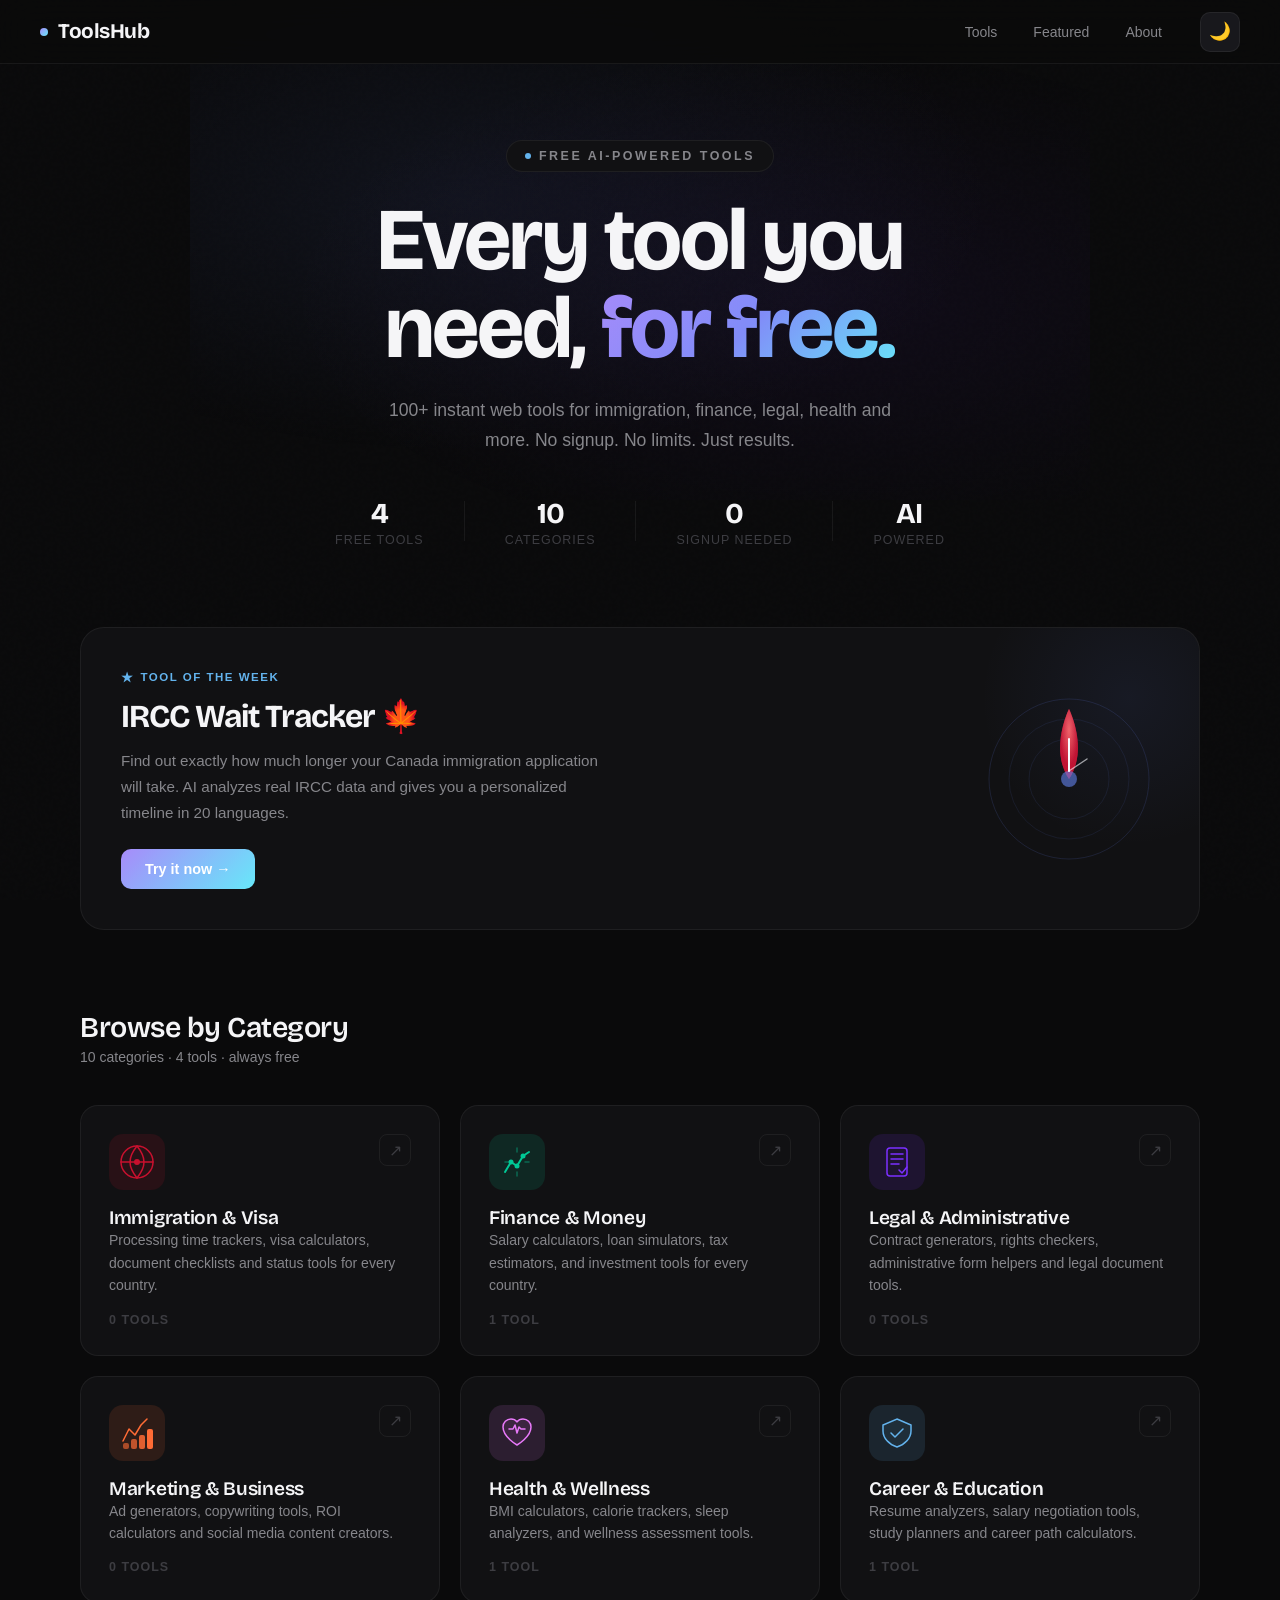
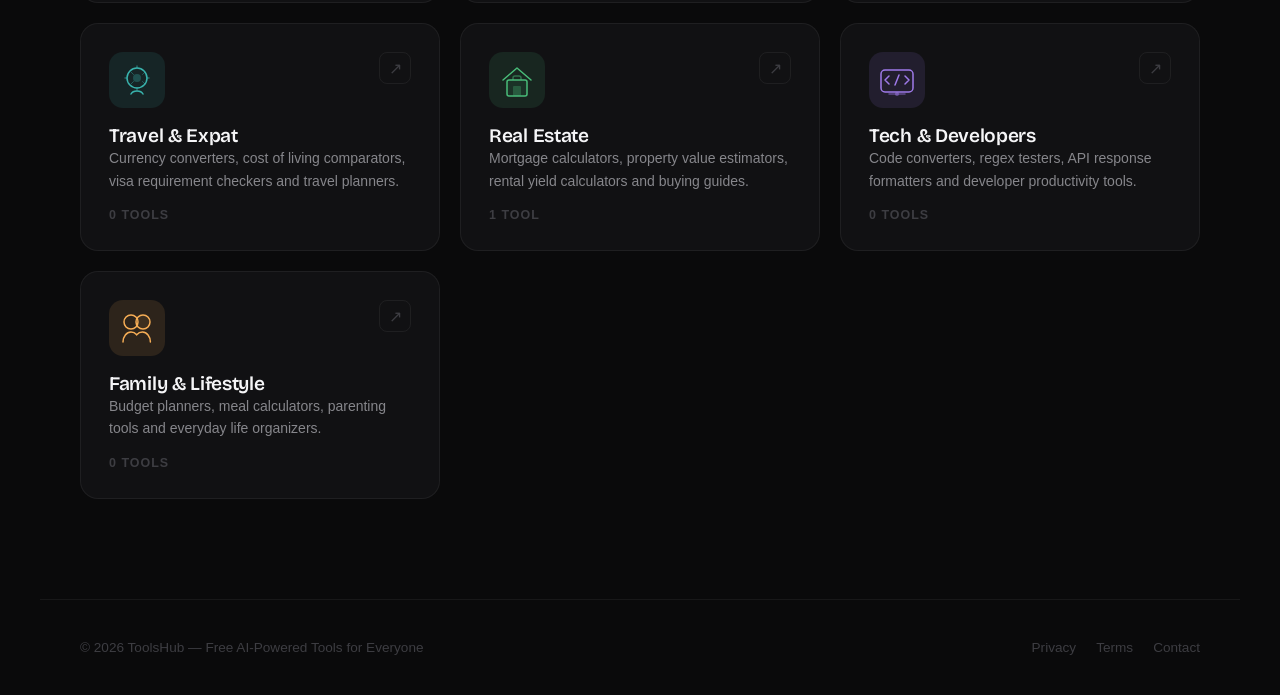
==== commit 09b93869: "Update index.html" ====
--- a/index.html
+++ b/index.html
@@ -7,8 +7,7 @@
 <meta name="description" content="Free online tools for immigration, finance, legal, marketing, health and more. AI-powered, instant results, no signup required.">
 <meta property="og:title" content="ToolsHub — Free AI-Powered Web Tools">
 <meta property="og:description" content="Free online tools for everyone. Immigration trackers, finance calculators, legal guides and more.">
-<link rel="preconnect" href="https://api.fontshare.com">
-<link href="https://api.fontshare.com/v2/css?f[]=clash-display@400,500,600,700&f[]=satoshi@400,500,700&display=swap" rel="stylesheet">
+<link href="https://fonts.googleapis.com/css2?family=Inter:wght@300;400;500;600;700&family=Bricolage+Grotesque:wght@400;500;600;700;800&display=swap" rel="stylesheet">
 <style>
 /* ── TOKENS ── */
 :root {
@@ -17,19 +16,18 @@
 }
 
 [data-theme="dark"] {
-  --bg: #080c12;
-  --bg2: #0e1420;
-  --bg3: #141c2a;
-  --border: rgba(255,255,255,0.07);
-  --border-hover: rgba(255,255,255,0.15);
-  --text: #eef2f8;
-  --text2: #8a97aa;
-  --text3: #4a5568;
-  --card-bg: #0e1420;
-  --card-hover: #131b29;
-  --nav-bg: rgba(8,12,18,0.85);
-  --shadow: 0 20px 60px rgba(0,0,0,0.4);
-  --glow: rgba(99,179,237,0.15);
+  --bg: #0a0a0b;
+  --bg2: #111113;
+  --bg3: #18181c;
+  --border: rgba(255,255,255,0.06);
+  --border-hover: rgba(255,255,255,0.12);
+  --text: #f5f5f7;
+  --text2: #86868b;
+  --text3: #3d3d42;
+  --card-bg: #111113;
+  --card-hover: #16161a;
+  --nav-bg: rgba(10,10,11,0.80);
+  --shadow: 0 24px 48px rgba(0,0,0,0.5);
 }
 
 [data-theme="light"] {
@@ -88,7 +86,7 @@
 }
 
 .nav-logo {
-  font-family: 'Clash Display', sans-serif;
+  font-family: 'Bricolage Grotesque', sans-serif;
   font-size: 1.3rem;
   font-weight: 700;
   letter-spacing: -0.5px;
@@ -103,7 +101,7 @@
   width: 8px;
   height: 8px;
   border-radius: 50%;
-  background: linear-gradient(135deg, #63b3ed, #7b2fff);
+  background: linear-gradient(135deg, #a78bfa, #67e8f9);
   flex-shrink: 0;
   animation: pulse-dot 2s ease-in-out infinite;
 }
@@ -246,7 +244,7 @@
 }
 
 .hero h1 {
-  font-family: 'Clash Display', sans-serif;
+  font-family: 'Bricolage Grotesque', sans-serif;
   font-size: clamp(2.8rem, 7vw, 5.5rem);
   font-weight: 700;
   line-height: 1.0;
@@ -257,7 +255,7 @@
 
 .hero h1 em {
   font-style: normal;
-  background: linear-gradient(135deg, #63b3ed 0%, #7b2fff 50%, #e879f9 100%);
+  background: linear-gradient(135deg, #a78bfa 0%, #818cf8 50%, #67e8f9 100%);
   -webkit-background-clip: text;
   -webkit-text-fill-color: transparent;
   background-clip: text;
@@ -284,7 +282,7 @@
 }
 
 .stat-num {
-  font-family: 'Clash Display', sans-serif;
+  font-family: 'Bricolage Grotesque', sans-serif;
   font-size: 1.8rem;
   font-weight: 700;
   color: var(--text);
@@ -337,7 +335,7 @@
 }
 
 .section-title {
-  font-family: 'Clash Display', sans-serif;
+  font-family: 'Bricolage Grotesque', sans-serif;
   font-size: 1.8rem;
   font-weight: 600;
   letter-spacing: -0.5px;
@@ -432,7 +430,7 @@
 }
 
 .cat-name {
-  font-family: 'Clash Display', sans-serif;
+  font-family: 'Bricolage Grotesque', sans-serif;
   font-size: 1.2rem;
   font-weight: 600;
   color: var(--text);
@@ -510,7 +508,7 @@
 }
 
 .featured-title {
-  font-family: 'Clash Display', sans-serif;
+  font-family: 'Bricolage Grotesque', sans-serif;
   font-size: 2rem;
   font-weight: 700;
   letter-spacing: -1px;
@@ -531,7 +529,7 @@
   align-items: center;
   gap: 8px;
   padding: 12px 24px;
-  background: linear-gradient(135deg, #63b3ed, #7b2fff);
+  background: linear-gradient(135deg, #a78bfa, #67e8f9);
   border-radius: 10px;
   color: white;
   font-size: 0.9rem;
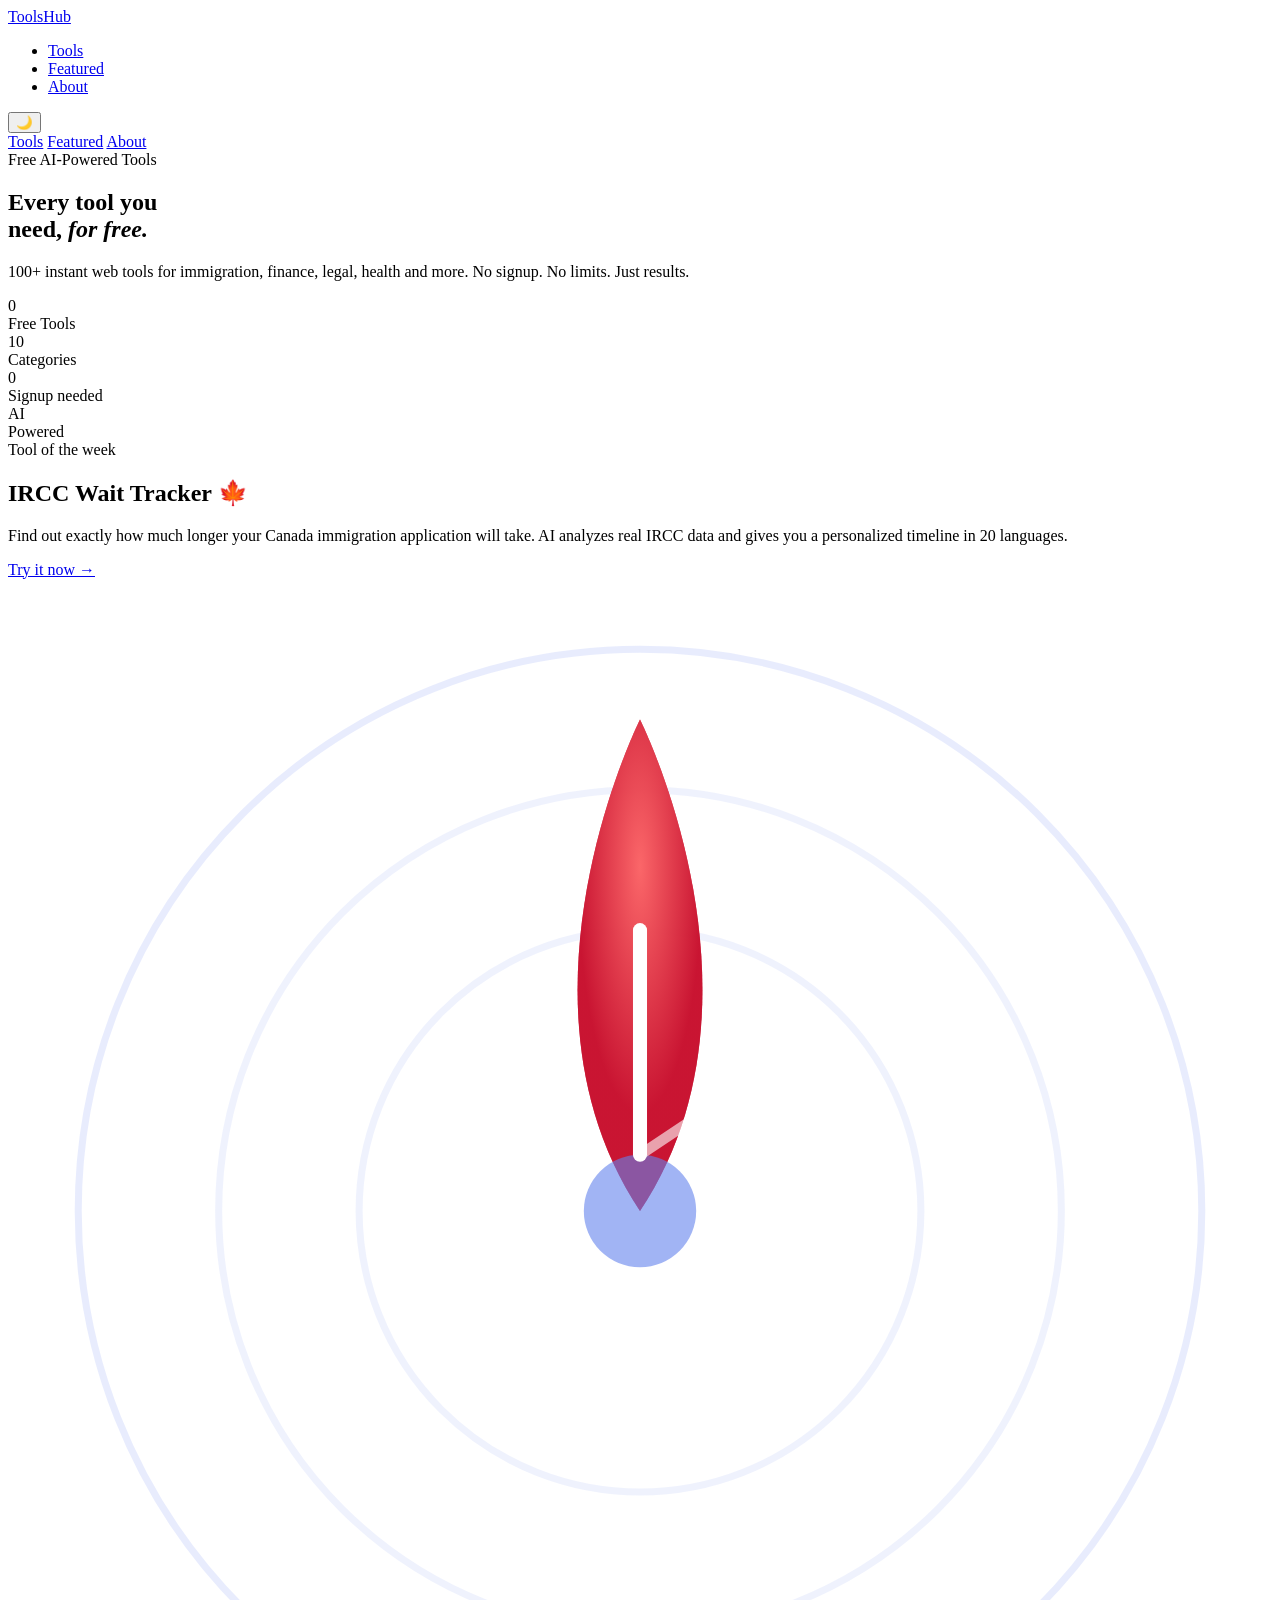
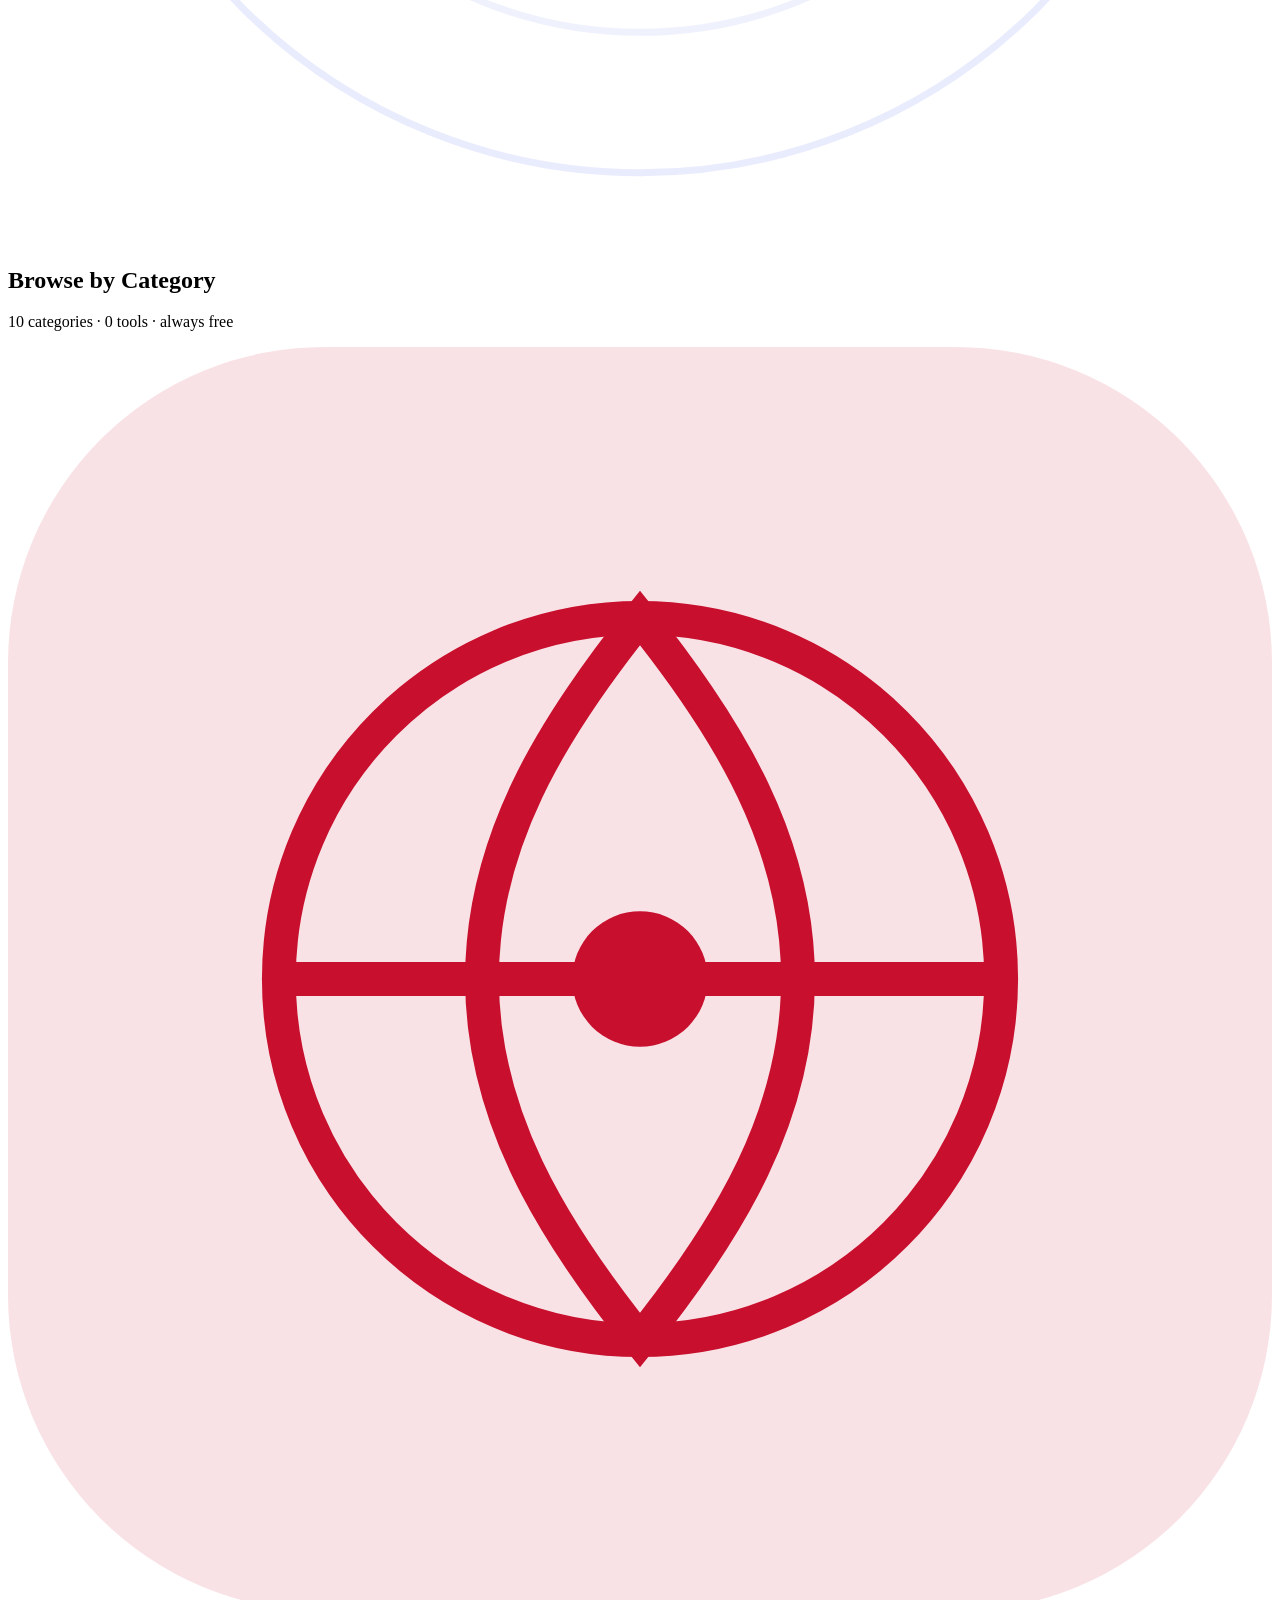
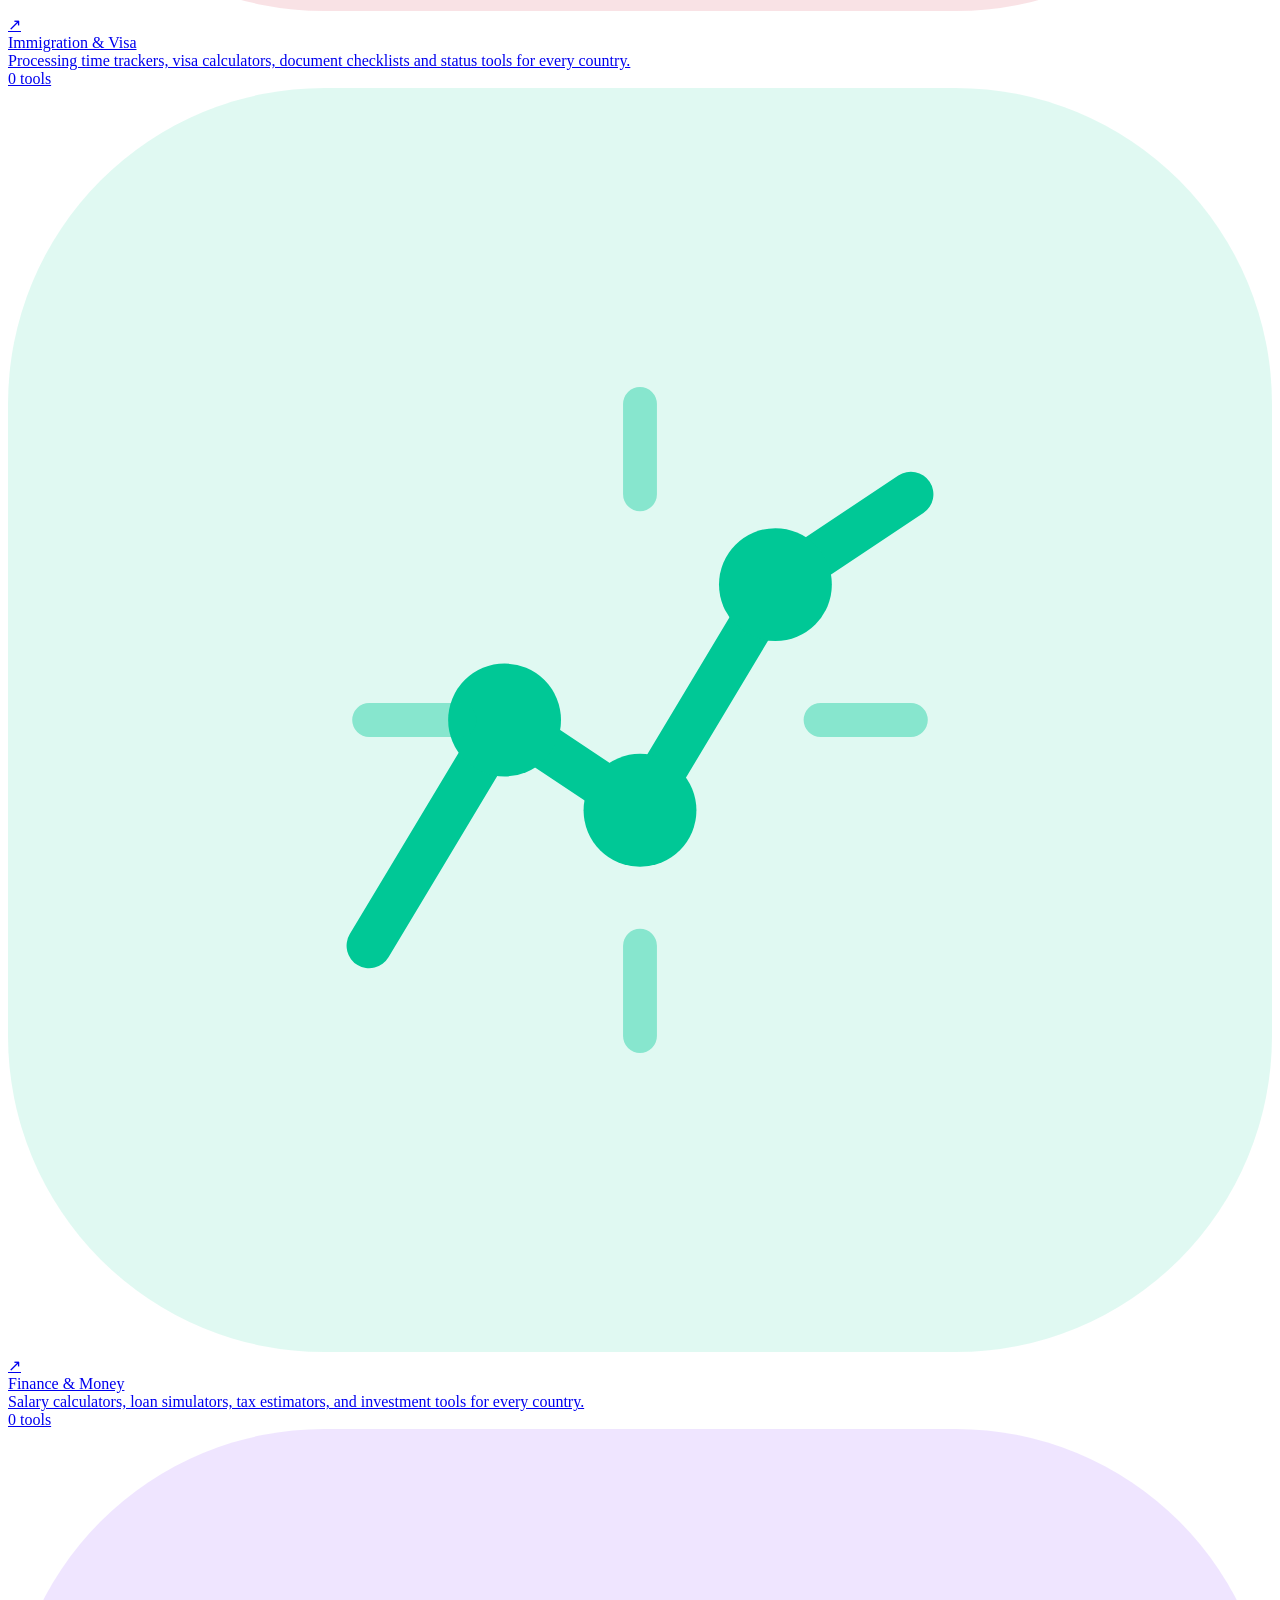
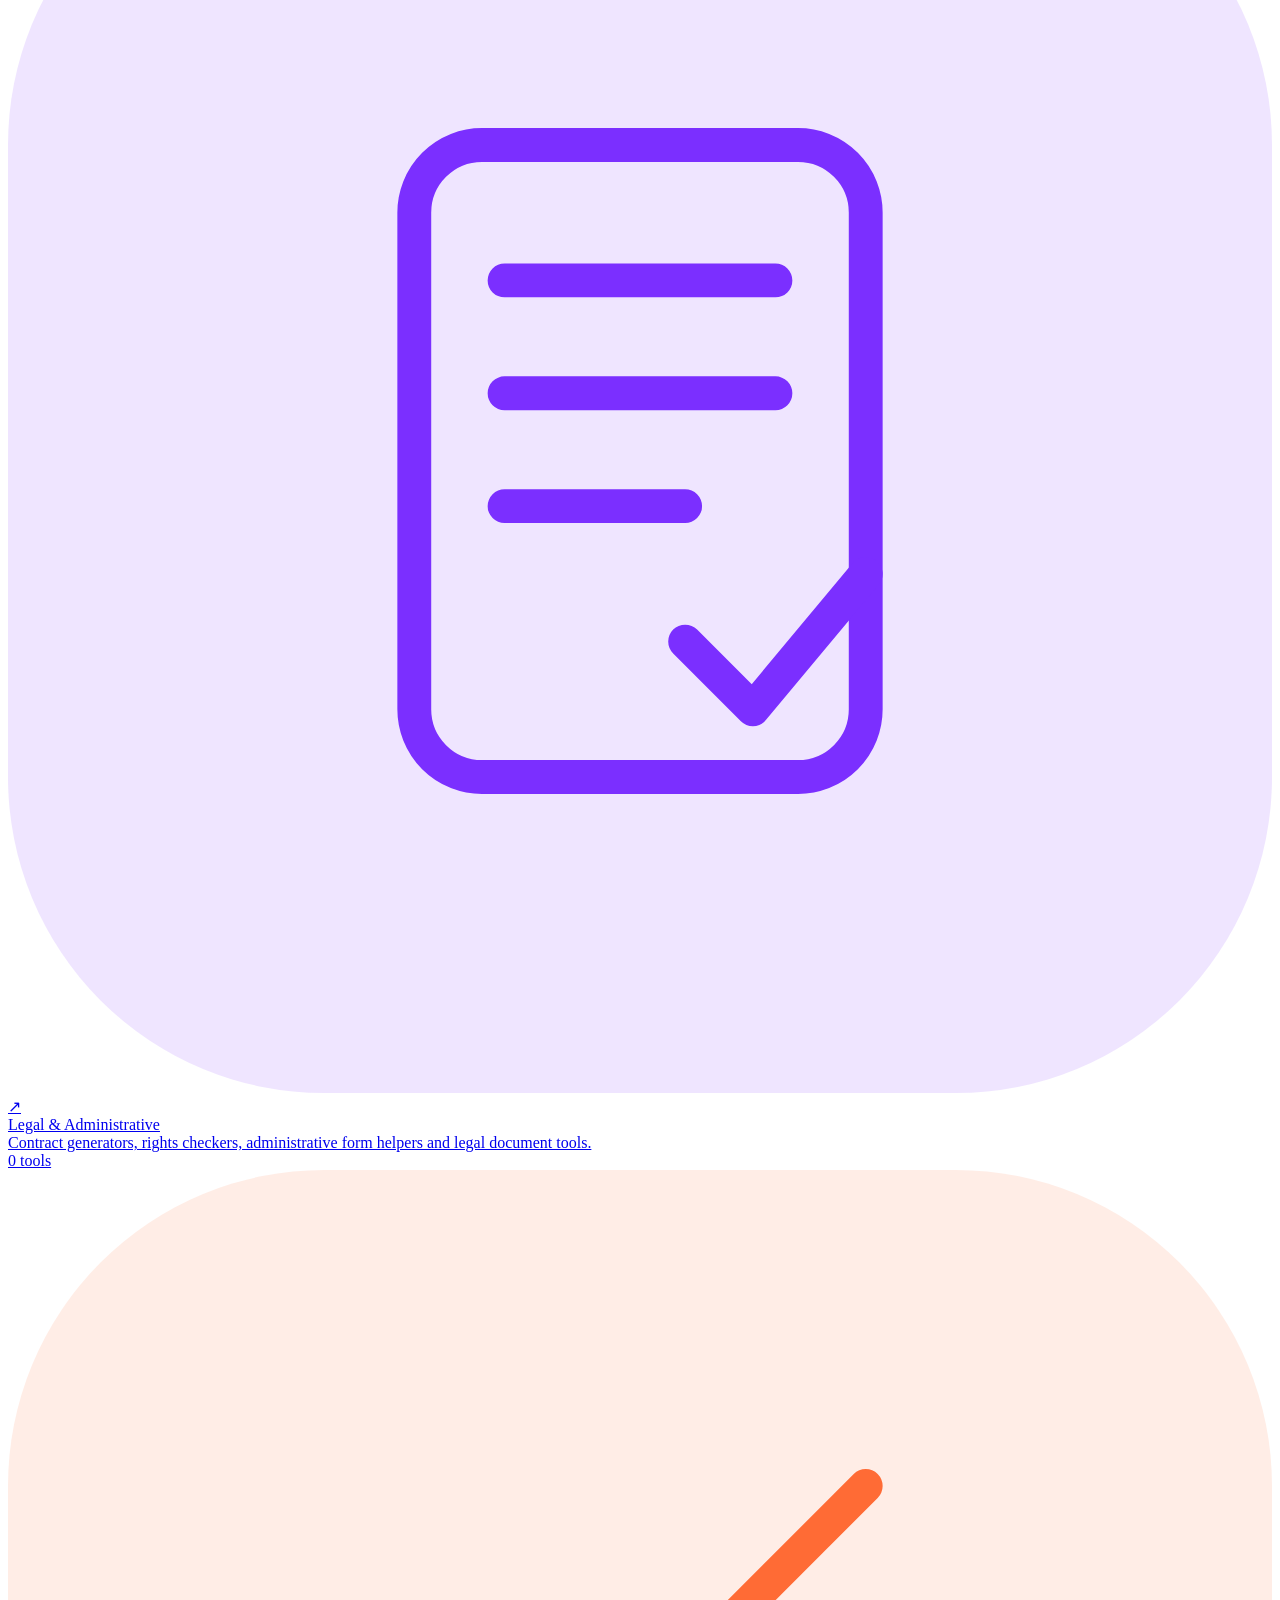
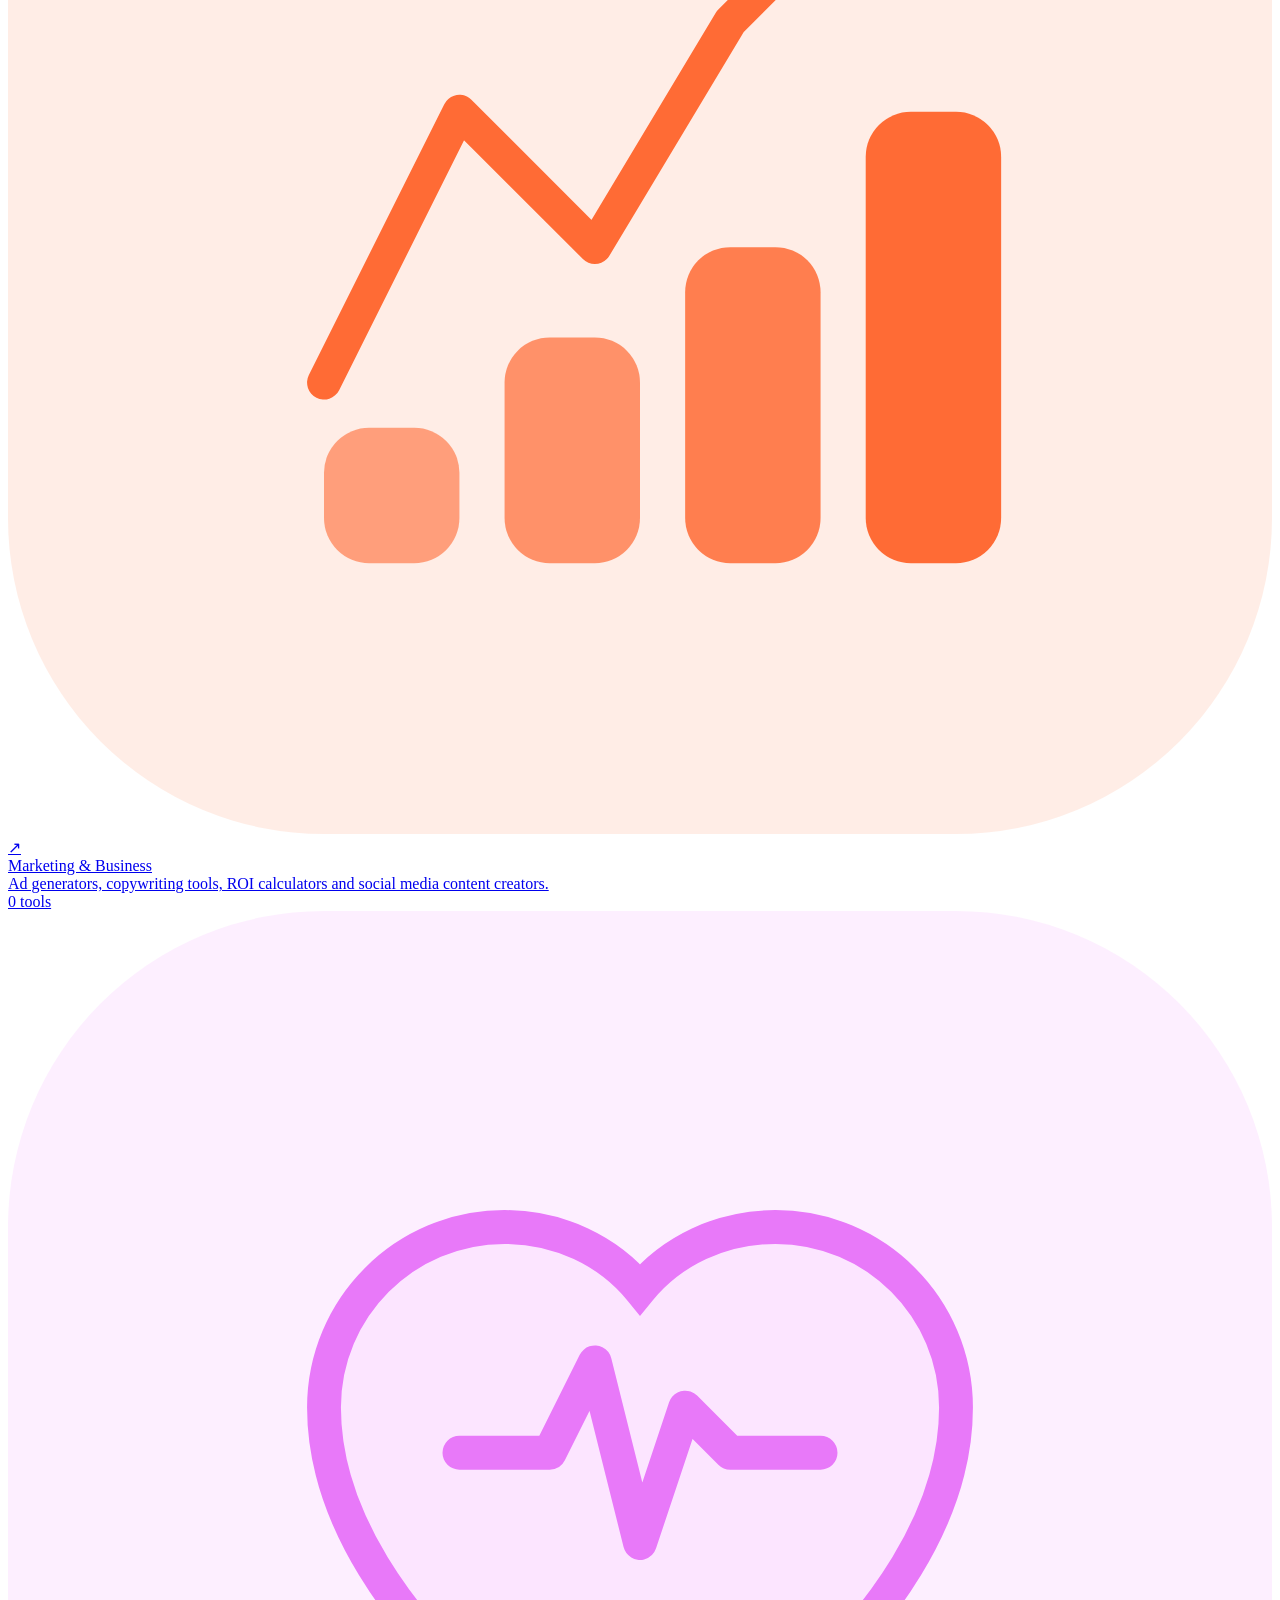
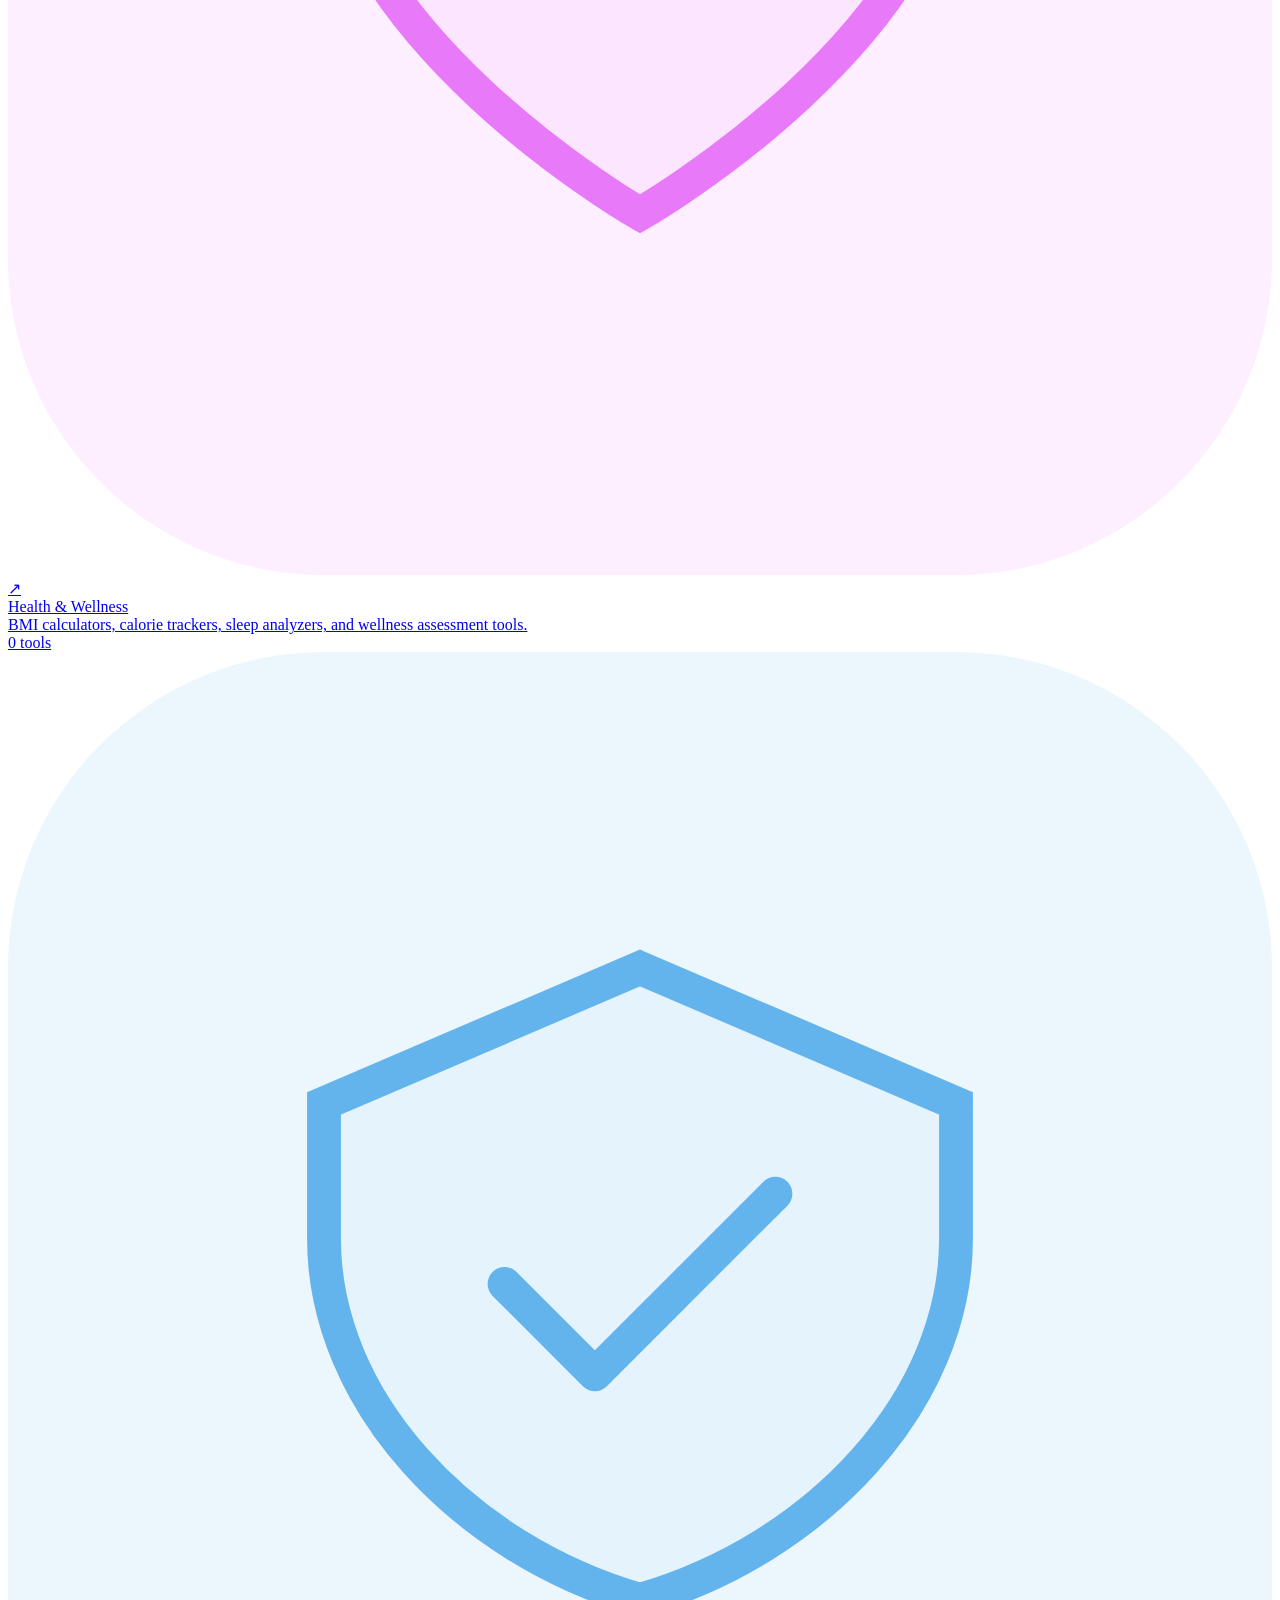
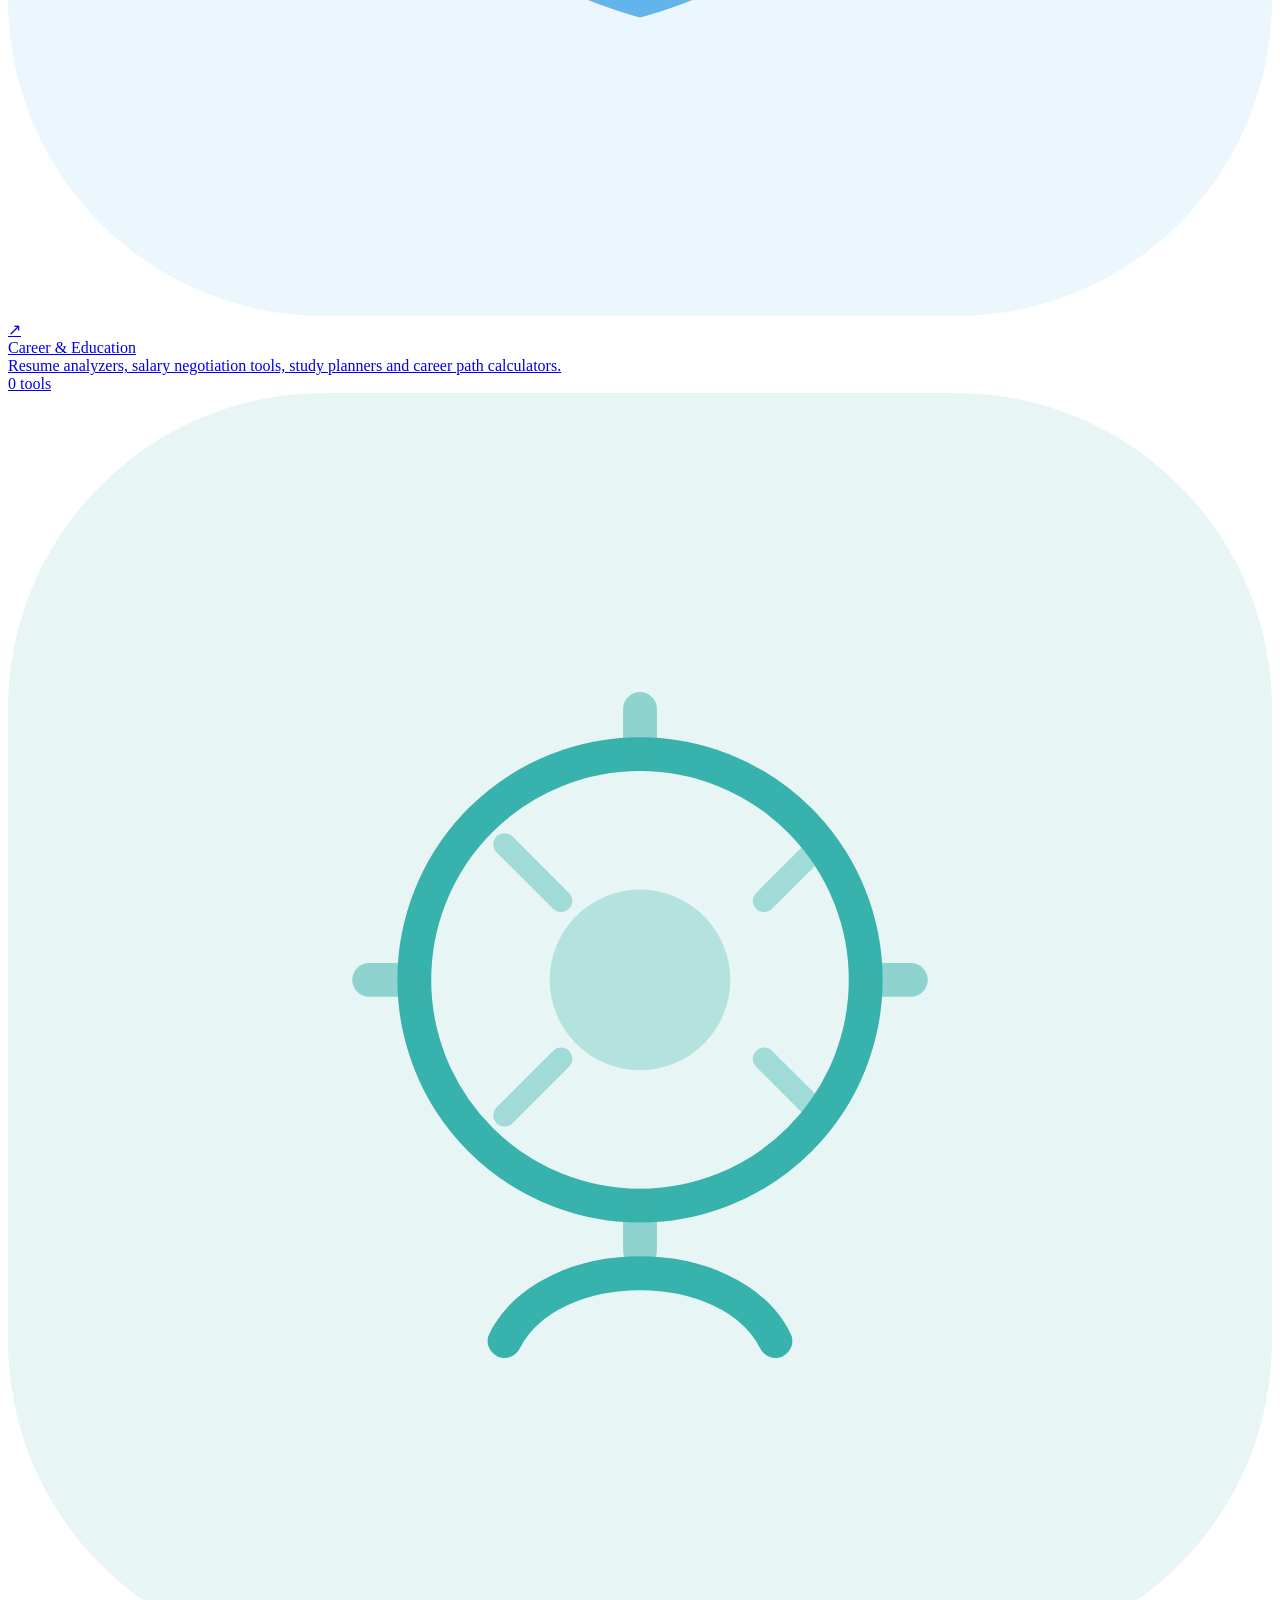
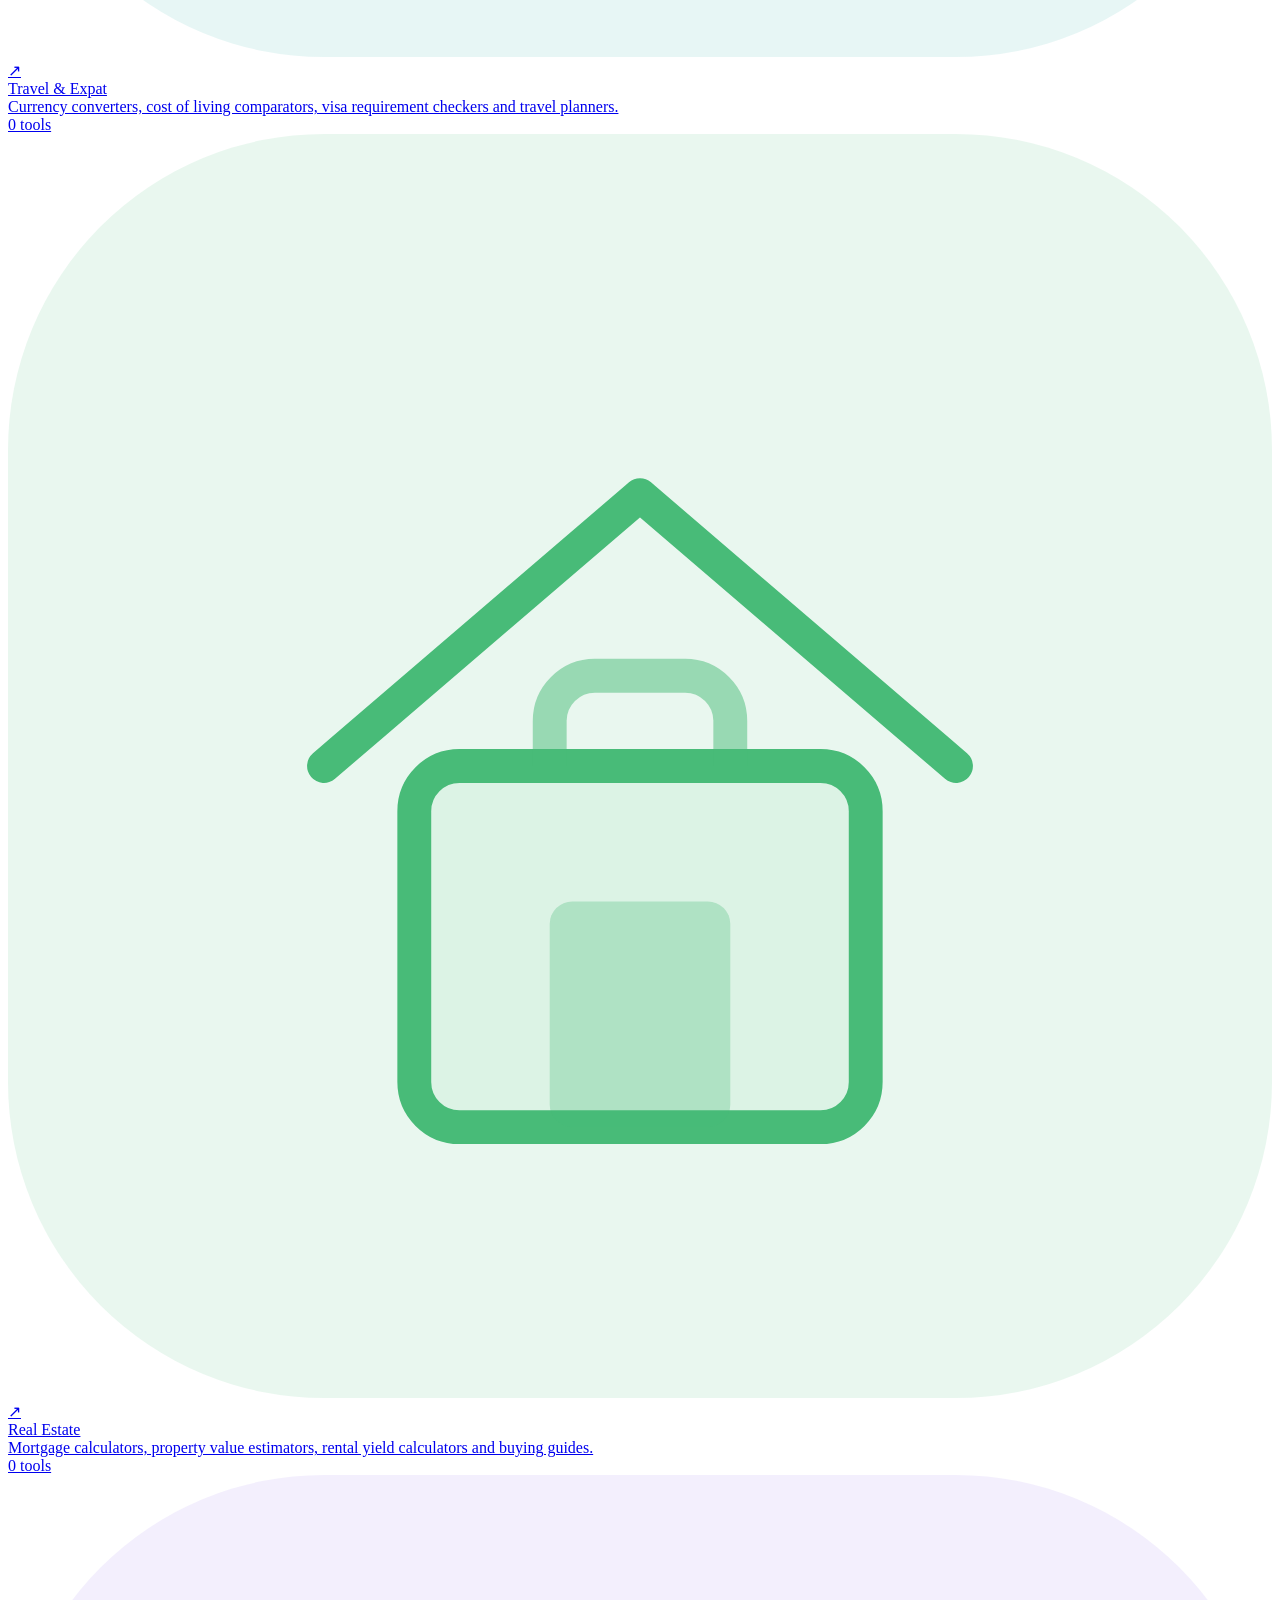
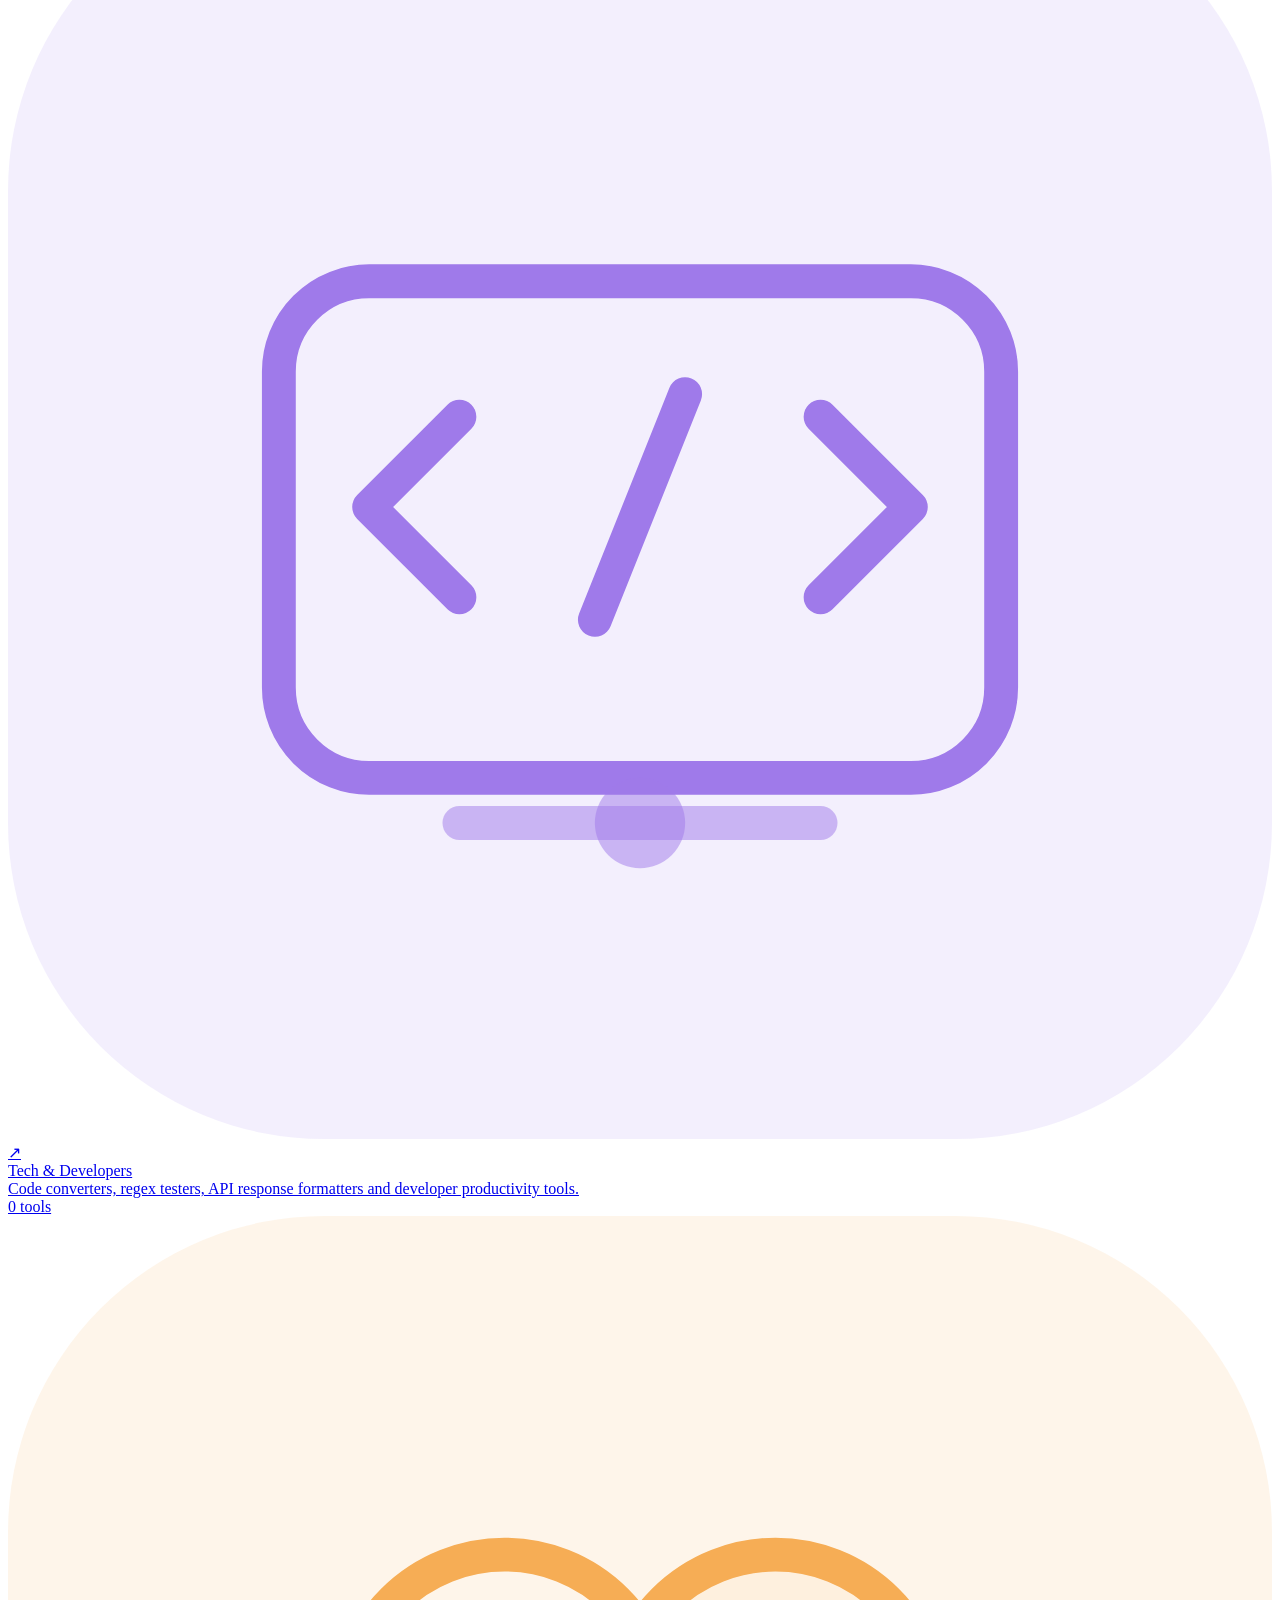
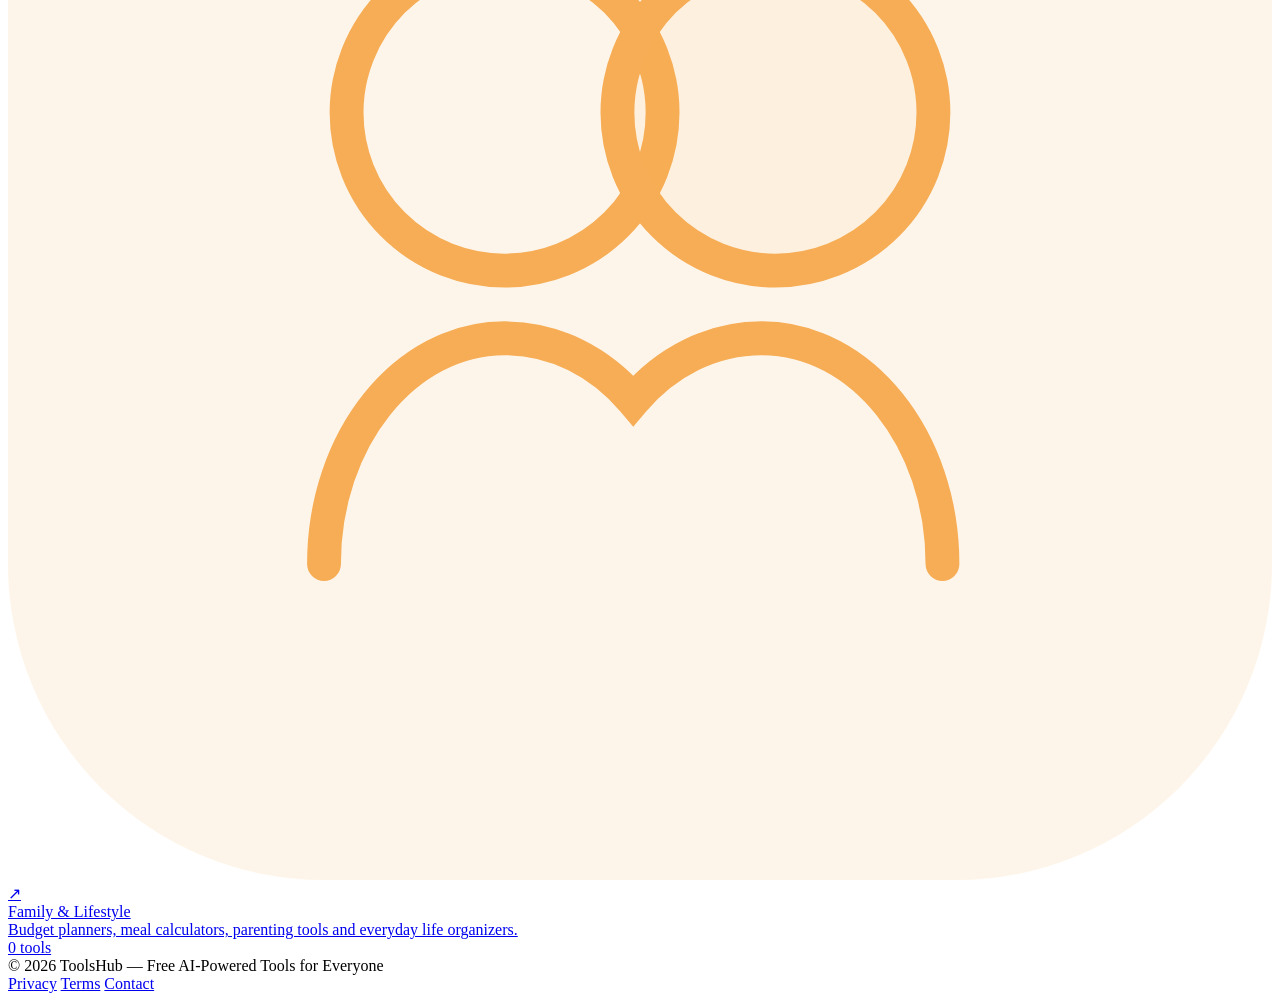
==== commit ef6bf4b7: "Update" ====
--- a/index.html
+++ b/index.html
@@ -8,628 +8,6 @@
 <meta property="og:title" content="ToolsHub — Free AI-Powered Web Tools">
 <meta property="og:description" content="Free online tools for everyone. Immigration trackers, finance calculators, legal guides and more.">
 <link href="https://fonts.googleapis.com/css2?family=Inter:wght@300;400;500;600;700&family=Bricolage+Grotesque:wght@400;500;600;700;800&display=swap" rel="stylesheet">
-<style>
-/* ── TOKENS ── */
-:root {
-  --radius: 18px;
-  --transition: 0.3s cubic-bezier(0.4, 0, 0.2, 1);
-}
-
-[data-theme="dark"] {
-  --bg: #0a0a0b;
-  --bg2: #111113;
-  --bg3: #18181c;
-  --border: rgba(255,255,255,0.06);
-  --border-hover: rgba(255,255,255,0.12);
-  --text: #f5f5f7;
-  --text2: #86868b;
-  --text3: #3d3d42;
-  --card-bg: #111113;
-  --card-hover: #16161a;
-  --nav-bg: rgba(10,10,11,0.80);
-  --shadow: 0 24px 48px rgba(0,0,0,0.5);
-}
-
-[data-theme="light"] {
-  --bg: #f4f7fb;
-  --bg2: #ffffff;
-  --bg3: #edf2f7;
-  --border: rgba(0,0,0,0.07);
-  --border-hover: rgba(0,0,0,0.15);
-  --text: #0f172a;
-  --text2: #4a5568;
-  --text3: #a0aec0;
-  --card-bg: #ffffff;
-  --card-hover: #f8faff;
-  --nav-bg: rgba(244,247,251,0.85);
-  --shadow: 0 20px 60px rgba(0,0,0,0.08);
-  --glow: rgba(99,130,237,0.08);
-}
-
-/* ── RESET ── */
-*, *::before, *::after { margin: 0; padding: 0; box-sizing: border-box; }
-html { scroll-behavior: smooth; }
-body {
-  font-family: 'Satoshi', sans-serif;
-  background: var(--bg);
-  color: var(--text);
-  min-height: 100vh;
-  overflow-x: hidden;
-  transition: background var(--transition), color var(--transition);
-}
-
-body::before {
-  content: '';
-  position: fixed;
-  inset: 0;
-  background-image: url("data:image/svg+xml,%3Csvg viewBox='0 0 256 256' xmlns='http://www.w3.org/2000/svg'%3E%3Cfilter id='noise'%3E%3CfeTurbulence type='fractalNoise' baseFrequency='0.9' numOctaves='4' stitchTiles='stitch'/%3E%3C/filter%3E%3Crect width='100%25' height='100%25' filter='url(%23noise)' opacity='0.03'/%3E%3C/svg%3E");
-  pointer-events: none;
-  z-index: 0;
-  opacity: 0.4;
-}
-
-/* ── NAV ── */
-nav {
-  position: fixed;
-  top: 0; left: 0; right: 0;
-  z-index: 100;
-  background: var(--nav-bg);
-  backdrop-filter: blur(20px);
-  -webkit-backdrop-filter: blur(20px);
-  border-bottom: 1px solid var(--border);
-  padding: 0 40px;
-  height: 64px;
-  display: flex;
-  align-items: center;
-  justify-content: space-between;
-  transition: background var(--transition);
-}
-
-.nav-logo {
-  font-family: 'Bricolage Grotesque', sans-serif;
-  font-size: 1.3rem;
-  font-weight: 700;
-  letter-spacing: -0.5px;
-  color: var(--text);
-  text-decoration: none;
-  display: flex;
-  align-items: center;
-  gap: 10px;
-}
-
-.nav-logo-dot {
-  width: 8px;
-  height: 8px;
-  border-radius: 50%;
-  background: linear-gradient(135deg, #a78bfa, #67e8f9);
-  flex-shrink: 0;
-  animation: pulse-dot 2s ease-in-out infinite;
-}
-
-@keyframes pulse-dot {
-  0%, 100% { transform: scale(1); opacity: 1; }
-  50% { transform: scale(1.3); opacity: 0.7; }
-}
-
-.nav-right {
-  display: flex;
-  align-items: center;
-  gap: 24px;
-}
-
-.nav-links {
-  display: flex;
-  align-items: center;
-  gap: 8px;
-  list-style: none;
-}
-
-.nav-links a {
-  font-size: 0.875rem;
-  font-weight: 500;
-  color: var(--text2);
-  text-decoration: none;
-  padding: 6px 14px;
-  border-radius: 8px;
-  transition: color var(--transition), background var(--transition);
-}
-
-.nav-links a:hover {
-  color: var(--text);
-  background: var(--bg3);
-}
-
-.theme-toggle {
-  width: 40px;
-  height: 40px;
-  border-radius: 10px;
-  border: 1px solid var(--border);
-  background: var(--bg3);
-  cursor: pointer;
-  display: flex;
-  align-items: center;
-  justify-content: center;
-  font-size: 1.1rem;
-  transition: all var(--transition);
-  flex-shrink: 0;
-}
-
-.theme-toggle:hover {
-  border-color: var(--border-hover);
-  transform: rotate(15deg);
-}
-
-.hamburger {
-  display: none;
-  flex-direction: column;
-  gap: 5px;
-  cursor: pointer;
-  padding: 8px;
-  border-radius: 8px;
-  border: 1px solid var(--border);
-  background: var(--bg3);
-}
-
-.hamburger span {
-  width: 20px;
-  height: 2px;
-  background: var(--text);
-  border-radius: 2px;
-  transition: all var(--transition);
-}
-
-/* ── MOBILE MENU ── */
-.mobile-menu {
-  display: none;
-  position: fixed;
-  top: 64px;
-  left: 0; right: 0;
-  background: var(--bg2);
-  border-bottom: 1px solid var(--border);
-  padding: 20px;
-  z-index: 99;
-  flex-direction: column;
-  gap: 8px;
-}
-
-.mobile-menu.open { display: flex; }
-
-.mobile-menu a {
-  font-size: 1rem;
-  font-weight: 500;
-  color: var(--text2);
-  text-decoration: none;
-  padding: 12px 16px;
-  border-radius: 10px;
-  transition: all var(--transition);
-}
-
-.mobile-menu a:hover {
-  color: var(--text);
-  background: var(--bg3);
-}
-
-/* ── HERO ── */
-.hero {
-  position: relative;
-  z-index: 1;
-  padding: 140px 40px 80px;
-  max-width: 1200px;
-  margin: 0 auto;
-  text-align: center;
-}
-
-.hero-eyebrow {
-  display: inline-flex;
-  align-items: center;
-  gap: 8px;
-  font-size: 0.78rem;
-  font-weight: 700;
-  letter-spacing: 2.5px;
-  text-transform: uppercase;
-  color: var(--text2);
-  margin-bottom: 24px;
-  padding: 8px 18px;
-  border: 1px solid var(--border);
-  border-radius: 50px;
-  background: var(--bg2);
-}
-
-.hero-eyebrow::before {
-  content: '';
-  width: 6px;
-  height: 6px;
-  border-radius: 50%;
-  background: #63b3ed;
-}
-
-.hero h1 {
-  font-family: 'Bricolage Grotesque', sans-serif;
-  font-size: clamp(2.8rem, 7vw, 5.5rem);
-  font-weight: 700;
-  line-height: 1.0;
-  letter-spacing: -2px;
-  margin-bottom: 24px;
-  color: var(--text);
-}
-
-.hero h1 em {
-  font-style: normal;
-  background: linear-gradient(135deg, #a78bfa 0%, #818cf8 50%, #67e8f9 100%);
-  -webkit-background-clip: text;
-  -webkit-text-fill-color: transparent;
-  background-clip: text;
-}
-
-.hero-sub {
-  font-size: 1.1rem;
-  color: var(--text2);
-  max-width: 520px;
-  margin: 0 auto 40px;
-  line-height: 1.7;
-}
-
-.hero-stats {
-  display: flex;
-  align-items: center;
-  justify-content: center;
-  gap: 40px;
-  flex-wrap: wrap;
-}
-
-.stat {
-  text-align: center;
-}
-
-.stat-num {
-  font-family: 'Bricolage Grotesque', sans-serif;
-  font-size: 1.8rem;
-  font-weight: 700;
-  color: var(--text);
-  letter-spacing: -1px;
-}
-
-.stat-lbl {
-  font-size: 0.78rem;
-  color: var(--text3);
-  text-transform: uppercase;
-  letter-spacing: 1px;
-  margin-top: 2px;
-}
-
-.stat-divider {
-  width: 1px;
-  height: 40px;
-  background: var(--border);
-}
-
-/* ── MESH BACKGROUND ── */
-.hero-mesh {
-  position: absolute;
-  top: 0; left: 50%;
-  transform: translateX(-50%);
-  width: 900px;
-  height: 500px;
-  background: radial-gradient(ellipse at 30% 40%, rgba(99,130,237,0.08) 0%, transparent 60%),
-              radial-gradient(ellipse at 70% 60%, rgba(123,47,255,0.06) 0%, transparent 60%);
-  pointer-events: none;
-  z-index: -1;
-}
-
-/* ── SECTION ── */
-.section {
-  position: relative;
-  z-index: 1;
-  max-width: 1200px;
-  margin: 0 auto;
-  padding: 0 40px 100px;
-}
-
-.section-header {
-  display: flex;
-  align-items: flex-end;
-  justify-content: space-between;
-  margin-bottom: 40px;
-  flex-wrap: wrap;
-  gap: 16px;
-}
-
-.section-title {
-  font-family: 'Bricolage Grotesque', sans-serif;
-  font-size: 1.8rem;
-  font-weight: 600;
-  letter-spacing: -0.5px;
-  color: var(--text);
-}
-
-.section-sub {
-  font-size: 0.875rem;
-  color: var(--text2);
-  margin-top: 4px;
-}
-
-/* ── CATEGORY GRID ── */
-.categories-grid {
-  display: grid;
-  grid-template-columns: repeat(auto-fill, minmax(320px, 1fr));
-  gap: 20px;
-}
-
-/* ── CATEGORY CARD ── */
-.cat-card {
-  position: relative;
-  background: var(--card-bg);
-  border: 1px solid var(--border);
-  border-radius: var(--radius);
-  padding: 28px;
-  text-decoration: none;
-  display: flex;
-  flex-direction: column;
-  gap: 16px;
-  transition: all var(--transition);
-  overflow: hidden;
-  cursor: pointer;
-}
-
-.cat-card::before {
-  content: '';
-  position: absolute;
-  inset: 0;
-  opacity: 0;
-  transition: opacity var(--transition);
-  border-radius: var(--radius);
-}
-
-.cat-card:hover {
-  background: var(--card-hover);
-  border-color: var(--border-hover);
-  transform: translateY(-3px);
-  box-shadow: var(--shadow);
-}
-
-.cat-card:hover::before { opacity: 1; }
-
-.cat-card:hover .cat-icon-wrap {
-  transform: scale(1.05);
-}
-
-.cat-card-top {
-  display: flex;
-  align-items: flex-start;
-  justify-content: space-between;
-}
-
-.cat-icon-wrap {
-  width: 56px;
-  height: 56px;
-  border-radius: 14px;
-  display: flex;
-  align-items: center;
-  justify-content: center;
-  transition: transform var(--transition);
-  flex-shrink: 0;
-}
-
-.cat-arrow {
-  width: 32px;
-  height: 32px;
-  border-radius: 8px;
-  border: 1px solid var(--border);
-  display: flex;
-  align-items: center;
-  justify-content: center;
-  color: var(--text3);
-  transition: all var(--transition);
-  font-size: 1rem;
-}
-
-.cat-card:hover .cat-arrow {
-  border-color: var(--border-hover);
-  color: var(--text);
-  transform: translate(2px, -2px);
-}
-
-.cat-name {
-  font-family: 'Bricolage Grotesque', sans-serif;
-  font-size: 1.2rem;
-  font-weight: 600;
-  color: var(--text);
-  letter-spacing: -0.3px;
-}
-
-.cat-desc {
-  font-size: 0.875rem;
-  color: var(--text2);
-  line-height: 1.6;
-  flex: 1;
-}
-
-.cat-footer {
-  display: flex;
-  align-items: center;
-  justify-content: space-between;
-}
-
-.cat-count {
-  font-size: 0.78rem;
-  font-weight: 600;
-  color: var(--text3);
-  text-transform: uppercase;
-  letter-spacing: 1px;
-}
-
-/* ── FEATURED TOOL ── */
-.featured-section {
-  position: relative;
-  z-index: 1;
-  max-width: 1200px;
-  margin: 0 auto;
-  padding: 0 40px 80px;
-}
-
-.featured-card {
-  background: var(--card-bg);
-  border: 1px solid var(--border);
-  border-radius: 24px;
-  padding: 40px;
-  display: grid;
-  grid-template-columns: 1fr auto;
-  gap: 40px;
-  align-items: center;
-  position: relative;
-  overflow: hidden;
-}
-
-.featured-card::before {
-  content: '';
-  position: absolute;
-  top: -80px; right: -80px;
-  width: 300px;
-  height: 300px;
-  background: radial-gradient(circle, rgba(99,130,237,0.08), transparent 70%);
-  pointer-events: none;
-}
-
-.featured-badge {
-  display: inline-flex;
-  align-items: center;
-  gap: 6px;
-  font-size: 0.72rem;
-  font-weight: 700;
-  letter-spacing: 1.5px;
-  text-transform: uppercase;
-  color: #63b3ed;
-  margin-bottom: 12px;
-}
-
-.featured-badge::before {
-  content: '★';
-  font-size: 0.8rem;
-}
-
-.featured-title {
-  font-family: 'Bricolage Grotesque', sans-serif;
-  font-size: 2rem;
-  font-weight: 700;
-  letter-spacing: -1px;
-  margin-bottom: 12px;
-  color: var(--text);
-}
-
-.featured-desc {
-  font-size: 0.95rem;
-  color: var(--text2);
-  line-height: 1.7;
-  max-width: 500px;
-  margin-bottom: 24px;
-}
-
-.featured-btn {
-  display: inline-flex;
-  align-items: center;
-  gap: 8px;
-  padding: 12px 24px;
-  background: linear-gradient(135deg, #a78bfa, #67e8f9);
-  border-radius: 10px;
-  color: white;
-  font-size: 0.9rem;
-  font-weight: 700;
-  text-decoration: none;
-  transition: all var(--transition);
-  border: none;
-  cursor: pointer;
-}
-
-.featured-btn:hover {
-  transform: translateY(-2px);
-  box-shadow: 0 8px 25px rgba(99,130,237,0.35);
-}
-
-.featured-visual {
-  width: 180px;
-  height: 180px;
-  flex-shrink: 0;
-}
-
-/* ── FOOTER ── */
-footer {
-  position: relative;
-  z-index: 1;
-  border-top: 1px solid var(--border);
-  padding: 40px;
-  display: flex;
-  align-items: center;
-  justify-content: space-between;
-  flex-wrap: wrap;
-  gap: 16px;
-  max-width: 1200px;
-  margin: 0 auto;
-}
-
-.footer-copy {
-  font-size: 0.85rem;
-  color: var(--text3);
-}
-
-.footer-links {
-  display: flex;
-  gap: 20px;
-}
-
-.footer-links a {
-  font-size: 0.85rem;
-  color: var(--text3);
-  text-decoration: none;
-  transition: color var(--transition);
-}
-
-.footer-links a:hover { color: var(--text2); }
-
-/* ── ANIMATIONS ── */
-@keyframes fadeUp {
-  from { opacity: 0; transform: translateY(24px); }
-  to { opacity: 1; transform: translateY(0); }
-}
-
-.hero { animation: fadeUp 0.7s ease forwards; }
-
-.cat-card {
-  opacity: 0;
-  animation: fadeUp 0.5s ease forwards;
-}
-
-.cat-card:nth-child(1) { animation-delay: 0.05s; }
-.cat-card:nth-child(2) { animation-delay: 0.10s; }
-.cat-card:nth-child(3) { animation-delay: 0.15s; }
-.cat-card:nth-child(4) { animation-delay: 0.20s; }
-.cat-card:nth-child(5) { animation-delay: 0.25s; }
-.cat-card:nth-child(6) { animation-delay: 0.30s; }
-.cat-card:nth-child(7) { animation-delay: 0.35s; }
-.cat-card:nth-child(8) { animation-delay: 0.40s; }
-.cat-card:nth-child(9) { animation-delay: 0.45s; }
-.cat-card:nth-child(10) { animation-delay: 0.50s; }
-
-/* ── RESPONSIVE ── */
-@media (max-width: 768px) {
-  nav { padding: 0 20px; }
-  .nav-links { display: none; }
-  .hamburger { display: flex; }
-  .hero { padding: 110px 20px 60px; }
-  .hero h1 { letter-spacing: -1px; }
-  .section, .featured-section { padding-left: 20px; padding-right: 20px; }
-  .categories-grid { grid-template-columns: 1fr; }
-  .featured-card { grid-template-columns: 1fr; }
-  .featured-visual { display: none; }
-  .hero-stats { gap: 20px; }
-  .stat-divider { display: none; }
-  footer { padding: 30px 20px; }
-}
-
-@media (max-width: 480px) {
-  .hero h1 { font-size: 2.4rem; }
-  .cat-card { padding: 22px; }
-}
-</style>
 </head>
 <body>
 
@@ -917,4 +295,4 @@
 document.getElementById('year').textContent = new Date().getFullYear();
 </script>
 </body>
-</html>
+</html>
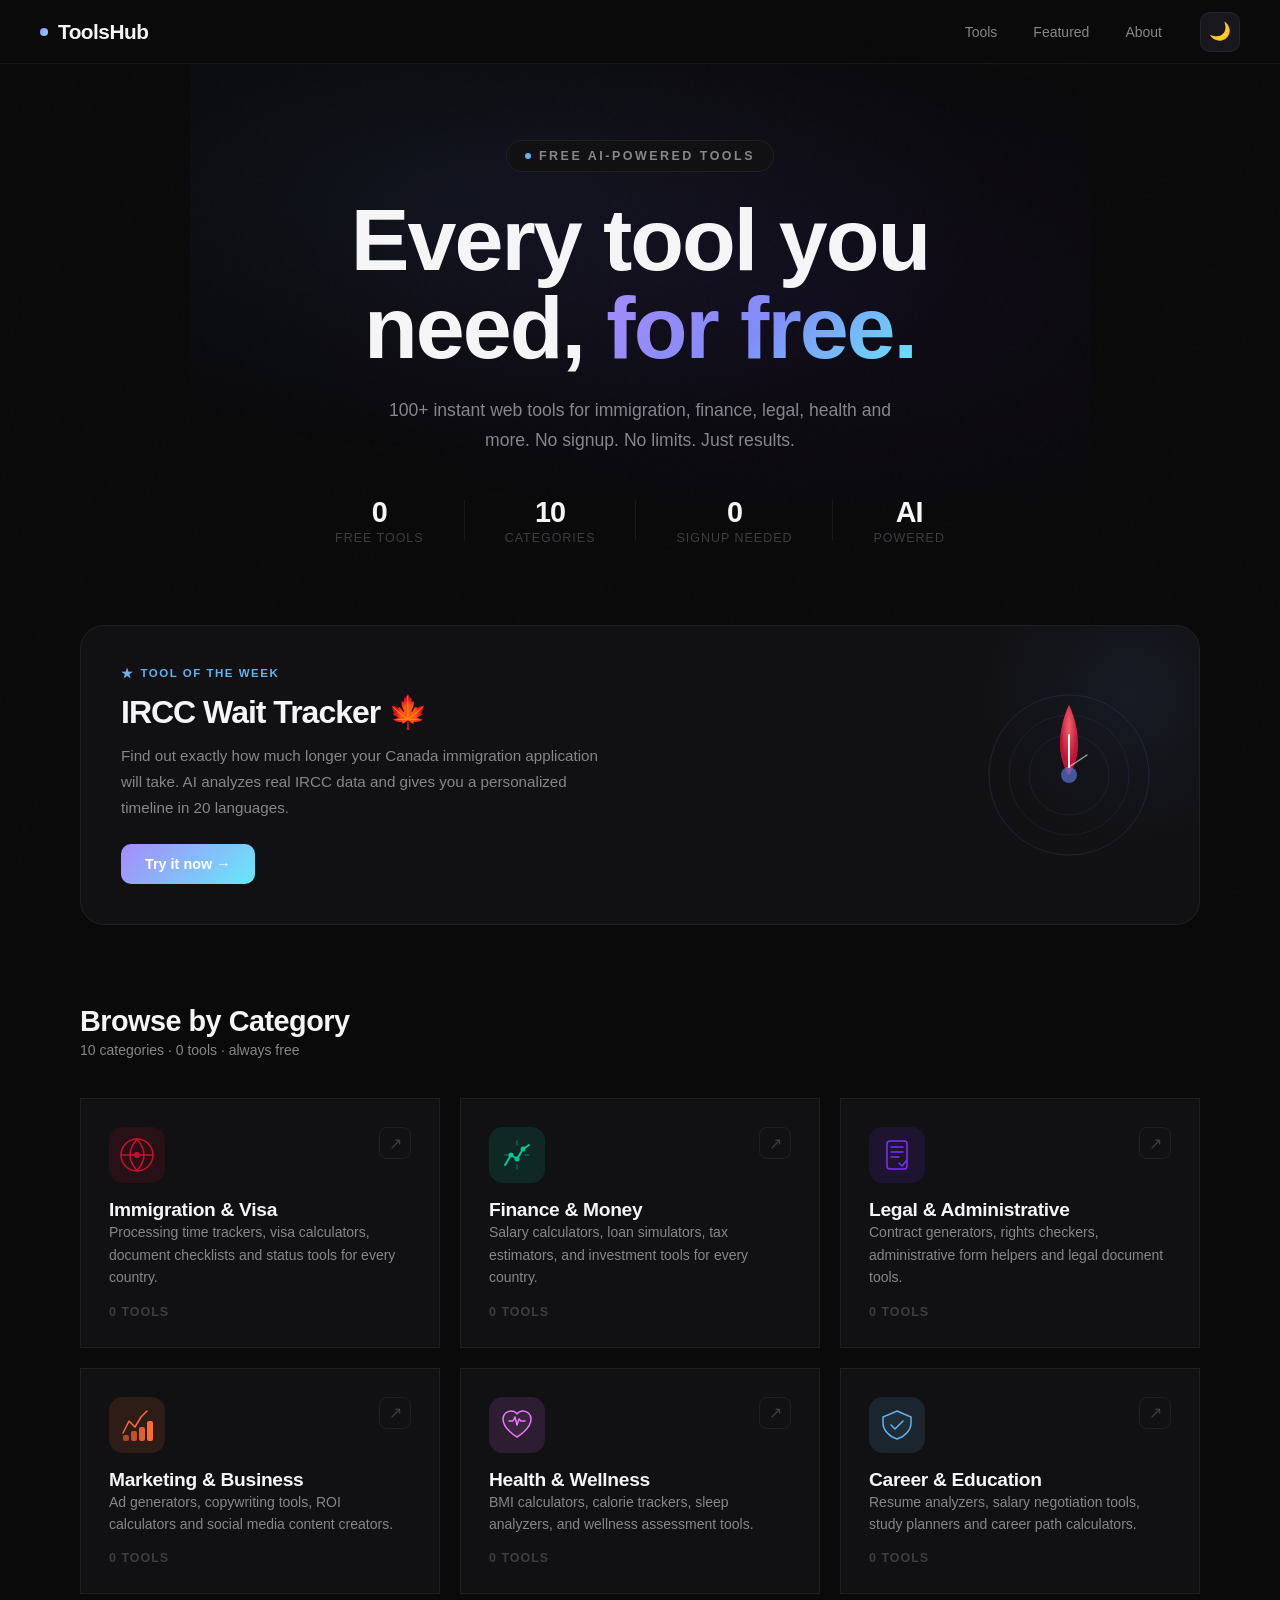
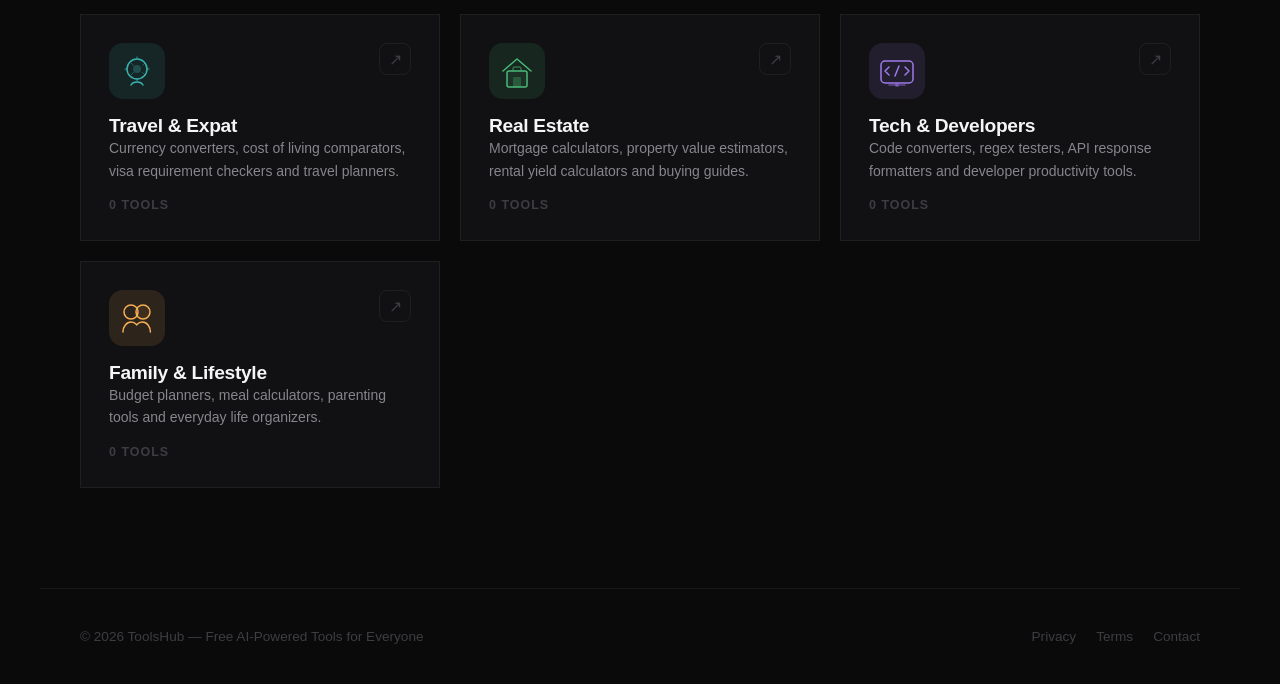
==== commit 71409c8d: "Update" ====
--- a/index.html
+++ b/index.html
@@ -1,5 +1,3 @@
-<!DOCTYPE html>
-<html lang="en" data-theme="dark">
 <head>
 <meta charset="UTF-8">
 <meta name="viewport" content="width=device-width, initial-scale=1.0">
@@ -7,7 +5,7 @@
 <meta name="description" content="Free online tools for immigration, finance, legal, marketing, health and more. AI-powered, instant results, no signup required.">
 <meta property="og:title" content="ToolsHub — Free AI-Powered Web Tools">
 <meta property="og:description" content="Free online tools for everyone. Immigration trackers, finance calculators, legal guides and more.">
-<link href="https://fonts.googleapis.com/css2?family=Inter:wght@300;400;500;600;700&family=Bricolage+Grotesque:wght@400;500;600;700;800&display=swap" rel="stylesheet">
+<link rel="stylesheet" href="style.css">
 </head>
 <body>
 
--- a/style.css
+++ b/style.css
@@ -0,0 +1,620 @@
+* ── TOKENS ── */
+:root {
+  --radius: 18px;
+  --transition: 0.3s cubic-bezier(0.4, 0, 0.2, 1);
+}
+
+[data-theme="dark"] {
+  --bg: #0a0a0b;
+  --bg2: #111113;
+  --bg3: #18181c;
+  --border: rgba(255,255,255,0.06);
+  --border-hover: rgba(255,255,255,0.12);
+  --text: #f5f5f7;
+  --text2: #86868b;
+  --text3: #3d3d42;
+  --card-bg: #111113;
+  --card-hover: #16161a;
+  --nav-bg: rgba(10,10,11,0.80);
+  --shadow: 0 24px 48px rgba(0,0,0,0.5);
+}
+
+[data-theme="light"] {
+  --bg: #f4f7fb;
+  --bg2: #ffffff;
+  --bg3: #edf2f7;
+  --border: rgba(0,0,0,0.07);
+  --border-hover: rgba(0,0,0,0.15);
+  --text: #0f172a;
+  --text2: #4a5568;
+  --text3: #a0aec0;
+  --card-bg: #ffffff;
+  --card-hover: #f8faff;
+  --nav-bg: rgba(244,247,251,0.85);
+  --shadow: 0 20px 60px rgba(0,0,0,0.08);
+  --glow: rgba(99,130,237,0.08);
+}
+
+/* ── RESET ── */
+*, *::before, *::after { margin: 0; padding: 0; box-sizing: border-box; }
+html { scroll-behavior: smooth; }
+body {
+  font-family: 'Satoshi', sans-serif;
+  background: var(--bg);
+  color: var(--text);
+  min-height: 100vh;
+  overflow-x: hidden;
+  transition: background var(--transition), color var(--transition);
+}
+
+body::before {
+  content: '';
+  position: fixed;
+  inset: 0;
+  background-image: url("data:image/svg+xml,%3Csvg viewBox='0 0 256 256' xmlns='http://www.w3.org/2000/svg'%3E%3Cfilter id='noise'%3E%3CfeTurbulence type='fractalNoise' baseFrequency='0.9' numOctaves='4' stitchTiles='stitch'/%3E%3C/filter%3E%3Crect width='100%25' height='100%25' filter='url(%23noise)' opacity='0.03'/%3E%3C/svg%3E");
+  pointer-events: none;
+  z-index: 0;
+  opacity: 0.4;
+}
+
+/* ── NAV ── */
+nav {
+  position: fixed;
+  top: 0; left: 0; right: 0;
+  z-index: 100;
+  background: var(--nav-bg);
+  backdrop-filter: blur(20px);
+  -webkit-backdrop-filter: blur(20px);
+  border-bottom: 1px solid var(--border);
+  padding: 0 40px;
+  height: 64px;
+  display: flex;
+  align-items: center;
+  justify-content: space-between;
+  transition: background var(--transition);
+}
+
+.nav-logo {
+  font-family: 'Bricolage Grotesque', sans-serif;
+  font-size: 1.3rem;
+  font-weight: 700;
+  letter-spacing: -0.5px;
+  color: var(--text);
+  text-decoration: none;
+  display: flex;
+  align-items: center;
+  gap: 10px;
+}
+
+.nav-logo-dot {
+  width: 8px;
+  height: 8px;
+  border-radius: 50%;
+  background: linear-gradient(135deg, #a78bfa, #67e8f9);
+  flex-shrink: 0;
+  animation: pulse-dot 2s ease-in-out infinite;
+}
+
+@keyframes pulse-dot {
+  0%, 100% { transform: scale(1); opacity: 1; }
+  50% { transform: scale(1.3); opacity: 0.7; }
+}
+
+.nav-right {
+  display: flex;
+  align-items: center;
+  gap: 24px;
+}
+
+.nav-links {
+  display: flex;
+  align-items: center;
+  gap: 8px;
+  list-style: none;
+}
+
+.nav-links a {
+  font-size: 0.875rem;
+  font-weight: 500;
+  color: var(--text2);
+  text-decoration: none;
+  padding: 6px 14px;
+  border-radius: 8px;
+  transition: color var(--transition), background var(--transition);
+}
+
+.nav-links a:hover {
+  color: var(--text);
+  background: var(--bg3);
+}
+
+.theme-toggle {
+  width: 40px;
+  height: 40px;
+  border-radius: 10px;
+  border: 1px solid var(--border);
+  background: var(--bg3);
+  cursor: pointer;
+  display: flex;
+  align-items: center;
+  justify-content: center;
+  font-size: 1.1rem;
+  transition: all var(--transition);
+  flex-shrink: 0;
+}
+
+.theme-toggle:hover {
+  border-color: var(--border-hover);
+  transform: rotate(15deg);
+}
+
+.hamburger {
+  display: none;
+  flex-direction: column;
+  gap: 5px;
+  cursor: pointer;
+  padding: 8px;
+  border-radius: 8px;
+  border: 1px solid var(--border);
+  background: var(--bg3);
+}
+
+.hamburger span {
+  width: 20px;
+  height: 2px;
+  background: var(--text);
+  border-radius: 2px;
+  transition: all var(--transition);
+}
+
+/* ── MOBILE MENU ── */
+.mobile-menu {
+  display: none;
+  position: fixed;
+  top: 64px;
+  left: 0; right: 0;
+  background: var(--bg2);
+  border-bottom: 1px solid var(--border);
+  padding: 20px;
+  z-index: 99;
+  flex-direction: column;
+  gap: 8px;
+}
+
+.mobile-menu.open { display: flex; }
+
+.mobile-menu a {
+  font-size: 1rem;
+  font-weight: 500;
+  color: var(--text2);
+  text-decoration: none;
+  padding: 12px 16px;
+  border-radius: 10px;
+  transition: all var(--transition);
+}
+
+.mobile-menu a:hover {
+  color: var(--text);
+  background: var(--bg3);
+}
+
+/* ── HERO ── */
+.hero {
+  position: relative;
+  z-index: 1;
+  padding: 140px 40px 80px;
+  max-width: 1200px;
+  margin: 0 auto;
+  text-align: center;
+}
+
+.hero-eyebrow {
+  display: inline-flex;
+  align-items: center;
+  gap: 8px;
+  font-size: 0.78rem;
+  font-weight: 700;
+  letter-spacing: 2.5px;
+  text-transform: uppercase;
+  color: var(--text2);
+  margin-bottom: 24px;
+  padding: 8px 18px;
+  border: 1px solid var(--border);
+  border-radius: 50px;
+  background: var(--bg2);
+}
+
+.hero-eyebrow::before {
+  content: '';
+  width: 6px;
+  height: 6px;
+  border-radius: 50%;
+  background: #63b3ed;
+}
+
+.hero h1 {
+  font-family: 'Bricolage Grotesque', sans-serif;
+  font-size: clamp(2.8rem, 7vw, 5.5rem);
+  font-weight: 700;
+  line-height: 1.0;
+  letter-spacing: -2px;
+  margin-bottom: 24px;
+  color: var(--text);
+}
+
+.hero h1 em {
+  font-style: normal;
+  background: linear-gradient(135deg, #a78bfa 0%, #818cf8 50%, #67e8f9 100%);
+  -webkit-background-clip: text;
+  -webkit-text-fill-color: transparent;
+  background-clip: text;
+}
+
+.hero-sub {
+  font-size: 1.1rem;
+  color: var(--text2);
+  max-width: 520px;
+  margin: 0 auto 40px;
+  line-height: 1.7;
+}
+
+.hero-stats {
+  display: flex;
+  align-items: center;
+  justify-content: center;
+  gap: 40px;
+  flex-wrap: wrap;
+}
+
+.stat {
+  text-align: center;
+}
+
+.stat-num {
+  font-family: 'Bricolage Grotesque', sans-serif;
+  font-size: 1.8rem;
+  font-weight: 700;
+  color: var(--text);
+  letter-spacing: -1px;
+}
+
+.stat-lbl {
+  font-size: 0.78rem;
+  color: var(--text3);
+  text-transform: uppercase;
+  letter-spacing: 1px;
+  margin-top: 2px;
+}
+
+.stat-divider {
+  width: 1px;
+  height: 40px;
+  background: var(--border);
+}
+
+/* ── MESH BACKGROUND ── */
+.hero-mesh {
+  position: absolute;
+  top: 0; left: 50%;
+  transform: translateX(-50%);
+  width: 900px;
+  height: 500px;
+  background: radial-gradient(ellipse at 30% 40%, rgba(99,130,237,0.08) 0%, transparent 60%),
+              radial-gradient(ellipse at 70% 60%, rgba(123,47,255,0.06) 0%, transparent 60%);
+  pointer-events: none;
+  z-index: -1;
+}
+
+/* ── SECTION ── */
+.section {
+  position: relative;
+  z-index: 1;
+  max-width: 1200px;
+  margin: 0 auto;
+  padding: 0 40px 100px;
+}
+
+.section-header {
+  display: flex;
+  align-items: flex-end;
+  justify-content: space-between;
+  margin-bottom: 40px;
+  flex-wrap: wrap;
+  gap: 16px;
+}
+
+.section-title {
+  font-family: 'Bricolage Grotesque', sans-serif;
+  font-size: 1.8rem;
+  font-weight: 600;
+  letter-spacing: -0.5px;
+  color: var(--text);
+}
+
+.section-sub {
+  font-size: 0.875rem;
+  color: var(--text2);
+  margin-top: 4px;
+}
+
+/* ── CATEGORY GRID ── */
+.categories-grid {
+  display: grid;
+  grid-template-columns: repeat(auto-fill, minmax(320px, 1fr));
+  gap: 20px;
+}
+
+/* ── CATEGORY CARD ── */
+.cat-card {
+  position: relative;
+  background: var(--card-bg);
+  border: 1px solid var(--border);
+  border-radius: var(--radius);
+  padding: 28px;
+  text-decoration: none;
+  display: flex;
+  flex-direction: column;
+  gap: 16px;
+  transition: all var(--transition);
+  overflow: hidden;
+  cursor: pointer;
+}
+
+.cat-card::before {
+  content: '';
+  position: absolute;
+  inset: 0;
+  opacity: 0;
+  transition: opacity var(--transition);
+  border-radius: var(--radius);
+}
+
+.cat-card:hover {
+  background: var(--card-hover);
+  border-color: var(--border-hover);
+  transform: translateY(-3px);
+  box-shadow: var(--shadow);
+}
+
+.cat-card:hover::before { opacity: 1; }
+
+.cat-card:hover .cat-icon-wrap {
+  transform: scale(1.05);
+}
+
+.cat-card-top {
+  display: flex;
+  align-items: flex-start;
+  justify-content: space-between;
+}
+
+.cat-icon-wrap {
+  width: 56px;
+  height: 56px;
+  border-radius: 14px;
+  display: flex;
+  align-items: center;
+  justify-content: center;
+  transition: transform var(--transition);
+  flex-shrink: 0;
+}
+
+.cat-arrow {
+  width: 32px;
+  height: 32px;
+  border-radius: 8px;
+  border: 1px solid var(--border);
+  display: flex;
+  align-items: center;
+  justify-content: center;
+  color: var(--text3);
+  transition: all var(--transition);
+  font-size: 1rem;
+}
+
+.cat-card:hover .cat-arrow {
+  border-color: var(--border-hover);
+  color: var(--text);
+  transform: translate(2px, -2px);
+}
+
+.cat-name {
+  font-family: 'Bricolage Grotesque', sans-serif;
+  font-size: 1.2rem;
+  font-weight: 600;
+  color: var(--text);
+  letter-spacing: -0.3px;
+}
+
+.cat-desc {
+  font-size: 0.875rem;
+  color: var(--text2);
+  line-height: 1.6;
+  flex: 1;
+}
+
+.cat-footer {
+  display: flex;
+  align-items: center;
+  justify-content: space-between;
+}
+
+.cat-count {
+  font-size: 0.78rem;
+  font-weight: 600;
+  color: var(--text3);
+  text-transform: uppercase;
+  letter-spacing: 1px;
+}
+
+/* ── FEATURED TOOL ── */
+.featured-section {
+  position: relative;
+  z-index: 1;
+  max-width: 1200px;
+  margin: 0 auto;
+  padding: 0 40px 80px;
+}
+
+.featured-card {
+  background: var(--card-bg);
+  border: 1px solid var(--border);
+  border-radius: 24px;
+  padding: 40px;
+  display: grid;
+  grid-template-columns: 1fr auto;
+  gap: 40px;
+  align-items: center;
+  position: relative;
+  overflow: hidden;
+}
+
+.featured-card::before {
+  content: '';
+  position: absolute;
+  top: -80px; right: -80px;
+  width: 300px;
+  height: 300px;
+  background: radial-gradient(circle, rgba(99,130,237,0.08), transparent 70%);
+  pointer-events: none;
+}
+
+.featured-badge {
+  display: inline-flex;
+  align-items: center;
+  gap: 6px;
+  font-size: 0.72rem;
+  font-weight: 700;
+  letter-spacing: 1.5px;
+  text-transform: uppercase;
+  color: #63b3ed;
+  margin-bottom: 12px;
+}
+
+.featured-badge::before {
+  content: '★';
+  font-size: 0.8rem;
+}
+
+.featured-title {
+  font-family: 'Bricolage Grotesque', sans-serif;
+  font-size: 2rem;
+  font-weight: 700;
+  letter-spacing: -1px;
+  margin-bottom: 12px;
+  color: var(--text);
+}
+
+.featured-desc {
+  font-size: 0.95rem;
+  color: var(--text2);
+  line-height: 1.7;
+  max-width: 500px;
+  margin-bottom: 24px;
+}
+
+.featured-btn {
+  display: inline-flex;
+  align-items: center;
+  gap: 8px;
+  padding: 12px 24px;
+  background: linear-gradient(135deg, #a78bfa, #67e8f9);
+  border-radius: 10px;
+  color: white;
+  font-size: 0.9rem;
+  font-weight: 700;
+  text-decoration: none;
+  transition: all var(--transition);
+  border: none;
+  cursor: pointer;
+}
+
+.featured-btn:hover {
+  transform: translateY(-2px);
+  box-shadow: 0 8px 25px rgba(99,130,237,0.35);
+}
+
+.featured-visual {
+  width: 180px;
+  height: 180px;
+  flex-shrink: 0;
+}
+
+/* ── FOOTER ── */
+footer {
+  position: relative;
+  z-index: 1;
+  border-top: 1px solid var(--border);
+  padding: 40px;
+  display: flex;
+  align-items: center;
+  justify-content: space-between;
+  flex-wrap: wrap;
+  gap: 16px;
+  max-width: 1200px;
+  margin: 0 auto;
+}
+
+.footer-copy {
+  font-size: 0.85rem;
+  color: var(--text3);
+}
+
+.footer-links {
+  display: flex;
+  gap: 20px;
+}
+
+.footer-links a {
+  font-size: 0.85rem;
+  color: var(--text3);
+  text-decoration: none;
+  transition: color var(--transition);
+}
+
+.footer-links a:hover { color: var(--text2); }
+
+/* ── ANIMATIONS ── */
+@keyframes fadeUp {
+  from { opacity: 0; transform: translateY(24px); }
+  to { opacity: 1; transform: translateY(0); }
+}
+
+.hero { animation: fadeUp 0.7s ease forwards; }
+
+.cat-card {
+  opacity: 0;
+  animation: fadeUp 0.5s ease forwards;
+}
+
+.cat-card:nth-child(1) { animation-delay: 0.05s; }
+.cat-card:nth-child(2) { animation-delay: 0.10s; }
+.cat-card:nth-child(3) { animation-delay: 0.15s; }
+.cat-card:nth-child(4) { animation-delay: 0.20s; }
+.cat-card:nth-child(5) { animation-delay: 0.25s; }
+.cat-card:nth-child(6) { animation-delay: 0.30s; }
+.cat-card:nth-child(7) { animation-delay: 0.35s; }
+.cat-card:nth-child(8) { animation-delay: 0.40s; }
+.cat-card:nth-child(9) { animation-delay: 0.45s; }
+.cat-card:nth-child(10) { animation-delay: 0.50s; }
+
+/* ── RESPONSIVE ── */
+@media (max-width: 768px) {
+  nav { padding: 0 20px; }
+  .nav-links { display: none; }
+  .hamburger { display: flex; }
+  .hero { padding: 110px 20px 60px; }
+  .hero h1 { letter-spacing: -1px; }
+  .section, .featured-section { padding-left: 20px; padding-right: 20px; }
+  .categories-grid { grid-template-columns: 1fr; }
+  .featured-card { grid-template-columns: 1fr; }
+  .featured-visual { display: none; }
+  .hero-stats { gap: 20px; }
+  .stat-divider { display: none; }
+  footer { padding: 30px 20px; }
+}
+
+@media (max-width: 480px) {
+  .hero h1 { font-size: 2.4rem; }
+  .cat-card { padding: 22px; }
+}
